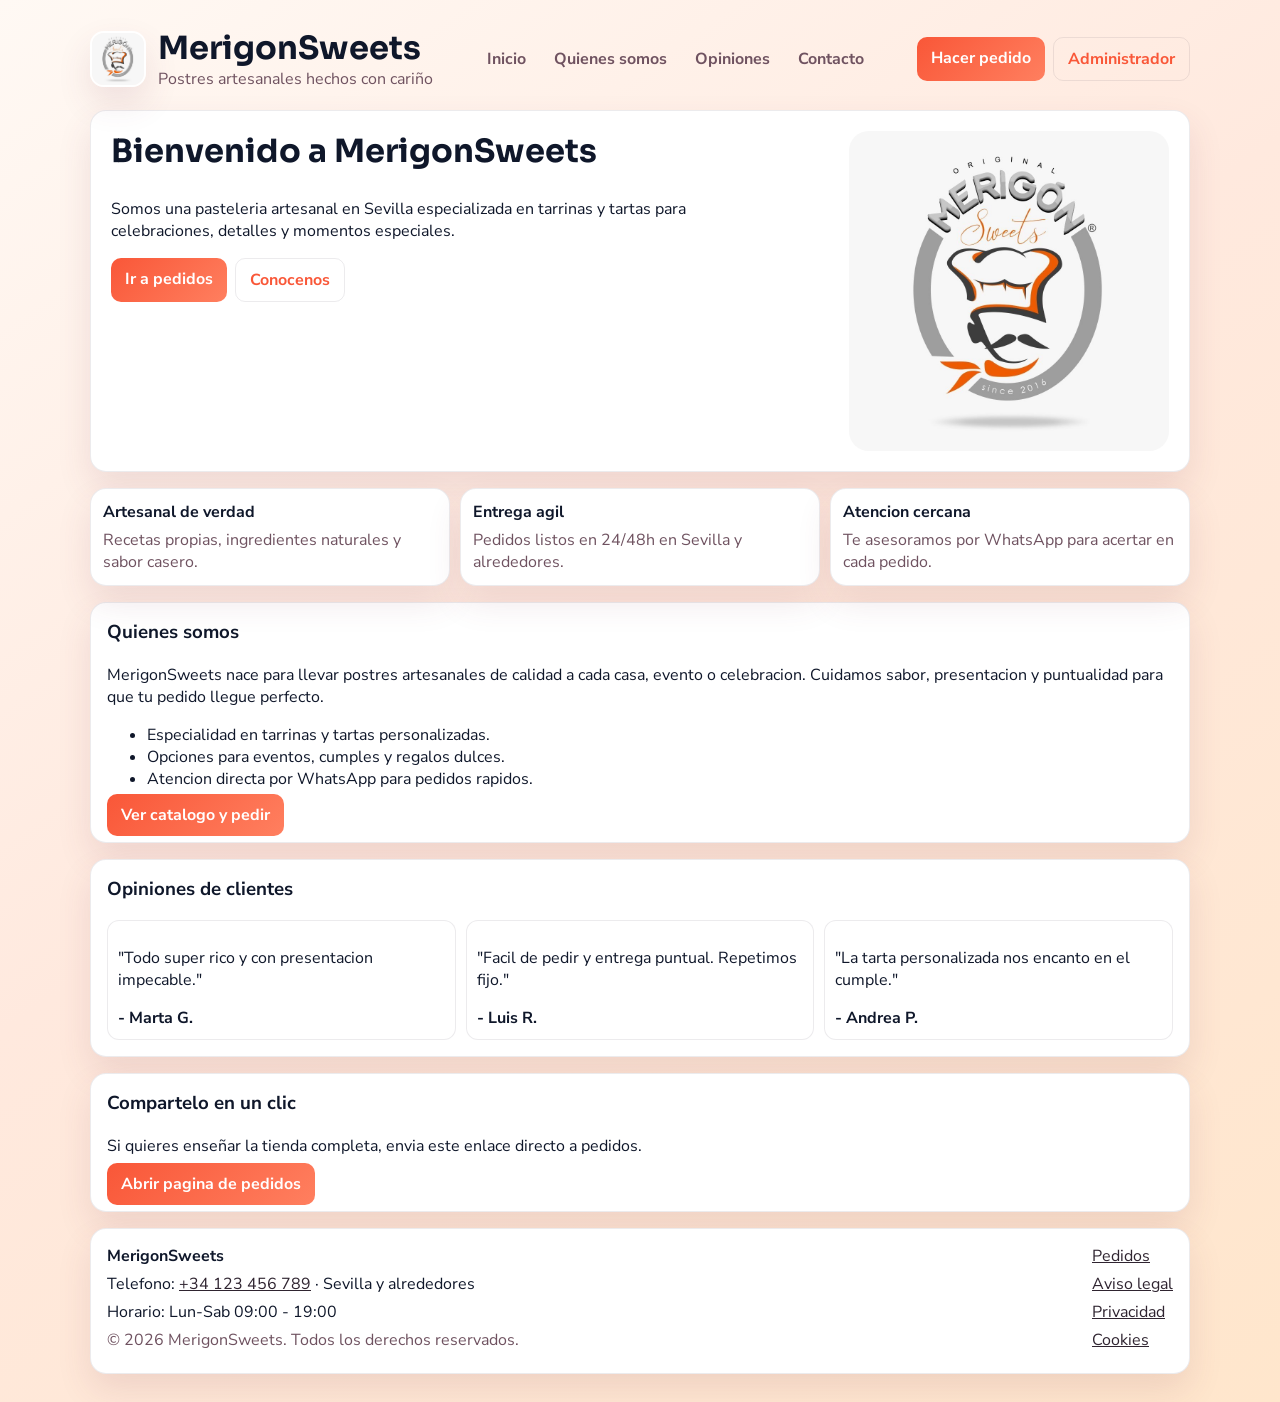
==== index.html @ 3d757b44 "Separar inicio limpio y pagina dedicada de pedidos" ====
<!DOCTYPE html>
<html lang="es">
<head>
    <meta charset="utf-8" />
    <meta name="viewport" content="width=device-width, initial-scale=1" />
    <title>MerigonSweets | Inicio</title>
    <link rel="canonical" href="https://javiboom.github.io/Pagina-Web-Hosteleria/">
    <link rel="icon" type="image/jpeg" href="assets/img/logo.jpg">
    <link href="https://fonts.googleapis.com/css2?family=Nunito+Sans:wght@400;600;700;800&family=Sora:wght@500;600;700&display=swap" rel="stylesheet">
    <link rel="stylesheet" href="assets/css/home.css">
    <meta name="description" content="Conoce MerigonSweets: postres artesanales en Sevilla. Descubre nuestra historia y haz tu pedido en la pagina dedicada.">
    <meta property="og:type" content="website">
    <meta property="og:title" content="MerigonSweets | Postres Artesanales en Sevilla">
    <meta property="og:description" content="Inicio oficial de MerigonSweets. Conocenos y entra al area de pedidos.">
    <meta property="og:url" content="https://javiboom.github.io/Pagina-Web-Hosteleria/">
    <meta property="og:image" content="https://javiboom.github.io/Pagina-Web-Hosteleria/assets/img/logo.jpg">
</head>
<body>
    <div class="site">
        <header>
            <a class="brand" href="index.html">
                <img class="logo" src="assets/img/logo.jpg" alt="Logo MerigonSweets">
                <div>
                    <h1>MerigonSweets</h1>
                    <p>Postres artesanales hechos con cariño</p>
                </div>
            </a>
            <nav aria-label="Navegacion principal">
                <ul class="nav-links">
                    <li><a href="#inicio">Inicio</a></li>
                    <li><a href="#quienes-somos">Quienes somos</a></li>
                    <li><a href="#opiniones">Opiniones</a></li>
                    <li><a href="#contacto">Contacto</a></li>
                </ul>
            </nav>
            <div class="actions">
                <a class="btn" href="pedidos.html">Hacer pedido</a>
                <a class="btn secondary" href="admin.html">Administrador</a>
            </div>
        </header>

        <section class="hero" id="inicio">
            <div class="hero-copy">
                <h2>Bienvenido a MerigonSweets</h2>
                <p>Somos una pasteleria artesanal en Sevilla especializada en tarrinas y tartas para celebraciones, detalles y momentos especiales.</p>
                <div class="cta">
                    <a class="btn" href="pedidos.html">Ir a pedidos</a>
                    <a class="btn secondary" href="#quienes-somos">Conocenos</a>
                </div>
            </div>
            <img class="hero-image" src="assets/img/logo.jpg" alt="Postres MerigonSweets">
        </section>

        <section class="trust-strip">
            <article>
                <strong>Artesanal de verdad</strong>
                <p>Recetas propias, ingredientes naturales y sabor casero.</p>
            </article>
            <article>
                <strong>Entrega agil</strong>
                <p>Pedidos listos en 24/48h en Sevilla y alrededores.</p>
            </article>
            <article>
                <strong>Atencion cercana</strong>
                <p>Te asesoramos por WhatsApp para acertar en cada pedido.</p>
            </article>
        </section>

        <section class="about" id="quienes-somos">
            <h3>Quienes somos</h3>
            <p>MerigonSweets nace para llevar postres artesanales de calidad a cada casa, evento o celebracion. Cuidamos sabor, presentacion y puntualidad para que tu pedido llegue perfecto.</p>
            <ul>
                <li>Especialidad en tarrinas y tartas personalizadas.</li>
                <li>Opciones para eventos, cumples y regalos dulces.</li>
                <li>Atencion directa por WhatsApp para pedidos rapidos.</li>
            </ul>
            <a class="btn" href="pedidos.html">Ver catalogo y pedir</a>
        </section>

        <section class="testimonials" id="opiniones">
            <h3>Opiniones de clientes</h3>
            <div class="testimonials-grid">
                <article>
                    <p>"Todo super rico y con presentacion impecable."</p>
                    <strong>- Marta G.</strong>
                </article>
                <article>
                    <p>"Facil de pedir y entrega puntual. Repetimos fijo."</p>
                    <strong>- Luis R.</strong>
                </article>
                <article>
                    <p>"La tarta personalizada nos encanto en el cumple."</p>
                    <strong>- Andrea P.</strong>
                </article>
            </div>
        </section>

        <section class="share-pack">
            <h3>Compartelo en un clic</h3>
            <p>Si quieres enseñar la tienda completa, envia este enlace directo a pedidos.</p>
            <a class="btn" href="pedidos.html">Abrir pagina de pedidos</a>
        </section>

        <footer id="contacto">
            <div>
                <strong>MerigonSweets</strong>
                <p>Telefono: <a href="tel:+34123456789">+34 123 456 789</a> · Sevilla y alrededores</p>
                <p>Horario: Lun-Sab 09:00 - 19:00</p>
                <p class="muted">© <span id="year"></span> MerigonSweets. Todos los derechos reservados.</p>
            </div>
            <div class="footer-links">
                <a href="pedidos.html">Pedidos</a>
                <a href="aviso-legal.html">Aviso legal</a>
                <a href="privacidad.html">Privacidad</a>
                <a href="cookies.html">Cookies</a>
            </div>
        </footer>
    </div>

    <script src="assets/js/home.js" defer></script>
</body>
</html>
---- assets/css/home.css ----
:root {
    --bg: #fff7ef;
    --card: #ffffff;
    --muted: #6f5260;
    --accent: #f95738;
    --accent-soft: rgba(249, 87, 56, 0.12);
    --border-soft: rgba(46, 32, 54, 0.09);
    --shadow: 0 16px 34px rgba(122, 61, 84, 0.12);
    font-family: "Nunito Sans", system-ui, -apple-system, "Segoe UI", Roboto, Arial;
}

* { box-sizing: border-box; }

body {
    margin: 0;
    background: linear-gradient(145deg, #fff9f4 0%, #ffe9de 45%, #ffe6cc 100%);
    color: #0f172a;
    padding: 28px 16px;
}

.site {
    max-width: 1100px;
    margin: 0 auto;
}

header {
    display: flex;
    justify-content: space-between;
    align-items: center;
    gap: 16px;
    margin-bottom: 20px;
}

.brand {
    display: flex;
    align-items: center;
    gap: 12px;
    color: inherit;
    text-decoration: none;
}

.logo {
    width: 56px;
    height: 56px;
    border-radius: 14px;
    object-fit: cover;
    border: 2px solid #fff;
    box-shadow: var(--shadow);
}

.brand h1 {
    margin: 0;
    font-family: "Sora", "Nunito Sans", sans-serif;
}

.brand p {
    margin: 0;
    color: var(--muted);
}

.nav-links {
    list-style: none;
    display: flex;
    gap: 8px;
    margin: 0;
    padding: 0;
}

.nav-links a {
    text-decoration: none;
    color: var(--muted);
    font-weight: 700;
    padding: 8px 10px;
    border-radius: 8px;
}

.nav-links a:hover {
    background: var(--accent-soft);
}

.actions {
    display: flex;
    gap: 8px;
}

.btn {
    border: 0;
    border-radius: 10px;
    padding: 10px 14px;
    text-decoration: none;
    font-weight: 700;
    cursor: pointer;
    background: linear-gradient(135deg, var(--accent), #ff7f5f);
    color: #fff;
}

.btn.secondary {
    background: transparent;
    border: 1px solid var(--border-soft);
    color: var(--accent);
}

.hero,
.about,
.testimonials,
.share-pack,
.trust-strip article,
footer {
    background: var(--card);
    border: 1px solid var(--border-soft);
    border-radius: 16px;
    box-shadow: var(--shadow);
}

.hero {
    display: grid;
    grid-template-columns: 1.3fr 1fr;
    gap: 16px;
    padding: 20px;
}

.hero h2 {
    margin-top: 0;
    font-family: "Sora", "Nunito Sans", sans-serif;
    font-size: 2rem;
}

.hero-image {
    width: 100%;
    max-width: 320px;
    justify-self: end;
    border-radius: 20px;
    object-fit: cover;
}

.cta {
    margin-top: 12px;
    display: flex;
    gap: 8px;
}

.trust-strip {
    margin-top: 16px;
    display: grid;
    grid-template-columns: repeat(3, minmax(0, 1fr));
    gap: 10px;
}

.trust-strip article {
    padding: 12px;
}

.trust-strip p {
    margin: 6px 0 0;
    color: var(--muted);
}

.about,
.testimonials,
.share-pack {
    margin-top: 16px;
    padding: 16px;
}

.about h3,
.testimonials h3,
.share-pack h3 {
    margin-top: 0;
}

.about ul {
    margin: 10px 0 14px;
}

.testimonials-grid {
    display: grid;
    grid-template-columns: repeat(3, minmax(0, 1fr));
    gap: 10px;
}

.testimonials-grid article {
    border: 1px solid var(--border-soft);
    border-radius: 12px;
    padding: 10px;
    background: rgba(255, 255, 255, 0.75);
}

footer {
    margin-top: 16px;
    padding: 16px;
    display: flex;
    justify-content: space-between;
    gap: 16px;
}

footer p {
    margin: 6px 0;
}

footer a {
    color: #2f2430;
}

.footer-links {
    display: grid;
    gap: 6px;
    align-content: start;
}

.muted {
    color: var(--muted);
}

@media (max-width: 920px) {
    header {
        flex-direction: column;
        align-items: flex-start;
    }

    .hero {
        grid-template-columns: 1fr;
    }

    .hero-image {
        justify-self: start;
        max-width: 240px;
    }

    .trust-strip,
    .testimonials-grid {
        grid-template-columns: 1fr;
    }

    footer {
        flex-direction: column;
    }
}
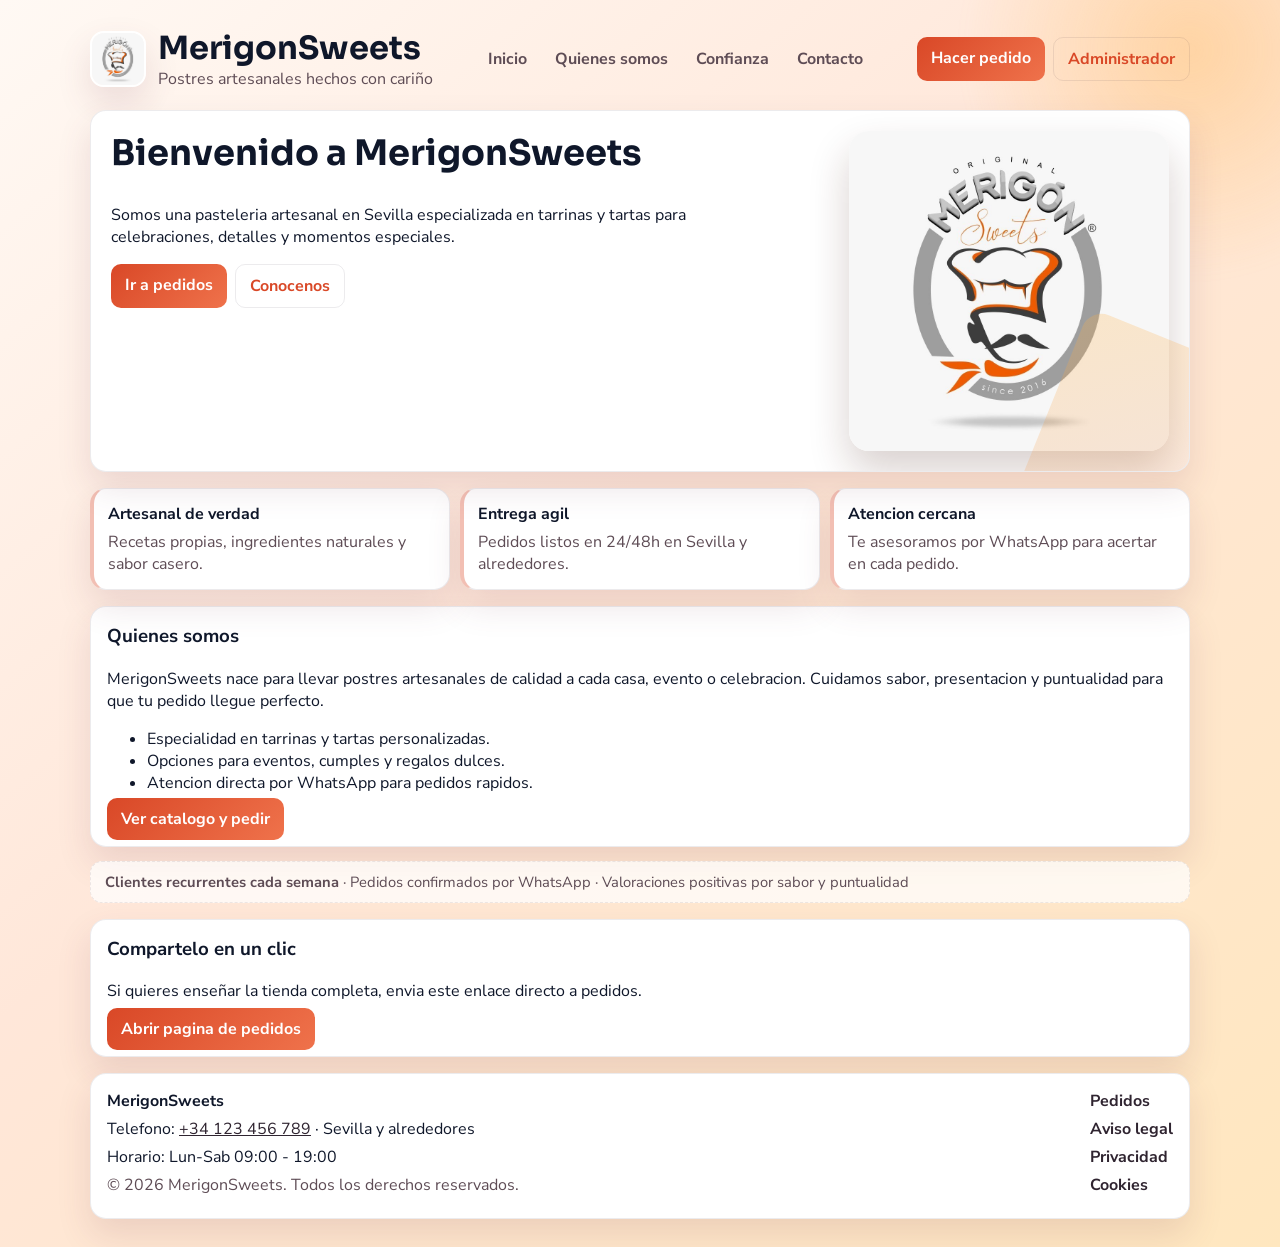
==== commit 8d3122a1: "Reducir prueba social en home a bloque compacto" ====
--- a/index.html
+++ b/index.html
@@ -29,7 +29,7 @@
                 <ul class="nav-links">
                     <li><a href="#inicio">Inicio</a></li>
                     <li><a href="#quienes-somos">Quienes somos</a></li>
-                    <li><a href="#opiniones">Opiniones</a></li>
+                    <li><a href="#confianza">Confianza</a></li>
                     <li><a href="#contacto">Contacto</a></li>
                 </ul>
             </nav>
@@ -77,22 +77,8 @@
             <a class="btn" href="pedidos.html">Ver catalogo y pedir</a>
         </section>
 
-        <section class="testimonials" id="opiniones">
-            <h3>Opiniones de clientes</h3>
-            <div class="testimonials-grid">
-                <article>
-                    <p>"Todo super rico y con presentacion impecable."</p>
-                    <strong>- Marta G.</strong>
-                </article>
-                <article>
-                    <p>"Facil de pedir y entrega puntual. Repetimos fijo."</p>
-                    <strong>- Luis R.</strong>
-                </article>
-                <article>
-                    <p>"La tarta personalizada nos encanto en el cumple."</p>
-                    <strong>- Andrea P.</strong>
-                </article>
-            </div>
+        <section class="social-proof" id="confianza" aria-label="Prueba social">
+            <p><strong>Clientes recurrentes cada semana</strong> · Pedidos confirmados por WhatsApp · Valoraciones positivas por sabor y puntualidad</p>
         </section>
 
         <section class="share-pack">
--- a/assets/css/home.css
+++ b/assets/css/home.css
@@ -1,11 +1,12 @@
 :root {
-    --bg: #fff7ef;
+    --bg: #fff6ec;
     --card: #ffffff;
-    --muted: #6f5260;
-    --accent: #f95738;
+    --muted: #5e4c55;
+    --accent: #d94827;
+    --accent-2: #ffb347;
     --accent-soft: rgba(249, 87, 56, 0.12);
     --border-soft: rgba(46, 32, 54, 0.09);
-    --shadow: 0 16px 34px rgba(122, 61, 84, 0.12);
+    --shadow: 0 16px 34px rgba(122, 61, 84, 0.14);
     font-family: "Nunito Sans", system-ui, -apple-system, "Segoe UI", Roboto, Arial;
 }
 
@@ -13,14 +14,30 @@
 
 body {
     margin: 0;
-    background: linear-gradient(145deg, #fff9f4 0%, #ffe9de 45%, #ffe6cc 100%);
+    background: linear-gradient(140deg, #fff9f4 0%, #ffe7d9 44%, #ffe7bf 100%);
     color: #0f172a;
     padding: 28px 16px;
+    position: relative;
+    overflow-x: hidden;
+}
+
+body::before {
+    content: "";
+    position: fixed;
+    width: 460px;
+    height: 460px;
+    border-radius: 50%;
+    background: radial-gradient(circle, rgba(255, 179, 71, 0.36), transparent 70%);
+    top: -180px;
+    right: -140px;
+    z-index: -1;
+    filter: blur(8px);
 }
 
 .site {
     max-width: 1100px;
     margin: 0 auto;
+    animation: rise 520ms ease;
 }
 
 header {
@@ -90,8 +107,14 @@
     text-decoration: none;
     font-weight: 700;
     cursor: pointer;
-    background: linear-gradient(135deg, var(--accent), #ff7f5f);
+    background: linear-gradient(135deg, var(--accent), #ef724b);
     color: #fff;
+    transition: transform 0.2s ease, box-shadow 0.2s ease;
+}
+
+.btn:hover {
+    transform: translateY(-2px);
+    box-shadow: 0 8px 20px rgba(217, 72, 39, 0.27);
 }
 
 .btn.secondary {
@@ -102,7 +125,6 @@
 
 .hero,
 .about,
-.testimonials,
 .share-pack,
 .trust-strip article,
 footer {
@@ -114,15 +136,29 @@
 
 .hero {
     display: grid;
-    grid-template-columns: 1.3fr 1fr;
+    grid-template-columns: 1.25fr 1fr;
     gap: 16px;
     padding: 20px;
+    position: relative;
+    overflow: hidden;
+}
+
+.hero::after {
+    content: "";
+    position: absolute;
+    width: 220px;
+    height: 220px;
+    border-radius: 20px;
+    background: linear-gradient(145deg, rgba(255, 179, 71, 0.25), rgba(217, 72, 39, 0.12));
+    right: -72px;
+    bottom: -90px;
+    transform: rotate(22deg);
 }
 
 .hero h2 {
     margin-top: 0;
     font-family: "Sora", "Nunito Sans", sans-serif;
-    font-size: 2rem;
+    font-size: 2.2rem;
 }
 
 .hero-image {
@@ -131,6 +167,7 @@
     justify-self: end;
     border-radius: 20px;
     object-fit: cover;
+    box-shadow: 0 20px 40px rgba(66, 27, 17, 0.2);
 }
 
 .cta {
@@ -147,7 +184,8 @@
 }
 
 .trust-strip article {
-    padding: 12px;
+    padding: 14px;
+    border-left: 4px solid rgba(217, 72, 39, 0.35);
 }
 
 .trust-strip p {
@@ -156,14 +194,12 @@
 }
 
 .about,
-.testimonials,
 .share-pack {
     margin-top: 16px;
     padding: 16px;
 }
 
 .about h3,
-.testimonials h3,
 .share-pack h3 {
     margin-top: 0;
 }
@@ -172,17 +208,18 @@
     margin: 10px 0 14px;
 }
 
-.testimonials-grid {
-    display: grid;
-    grid-template-columns: repeat(3, minmax(0, 1fr));
-    gap: 10px;
-}
-
-.testimonials-grid article {
-    border: 1px solid var(--border-soft);
+.social-proof {
+    margin-top: 14px;
+    padding: 10px 14px;
     border-radius: 12px;
-    padding: 10px;
-    background: rgba(255, 255, 255, 0.75);
+    border: 1px dashed var(--border-soft);
+    background: rgba(255, 255, 255, 0.72);
+}
+
+.social-proof p {
+    margin: 0;
+    color: var(--muted);
+    font-size: 0.92rem;
 }
 
 footer {
@@ -207,8 +244,24 @@
     align-content: start;
 }
 
+.footer-links a {
+    text-decoration: none;
+    font-weight: 700;
+}
+
 .muted {
     color: var(--muted);
+}
+
+@keyframes rise {
+    from {
+        opacity: 0;
+        transform: translateY(8px);
+    }
+    to {
+        opacity: 1;
+        transform: translateY(0);
+    }
 }
 
 @media (max-width: 920px) {
@@ -226,8 +279,7 @@
         max-width: 240px;
     }
 
-    .trust-strip,
-    .testimonials-grid {
+    .trust-strip {
         grid-template-columns: 1fr;
     }
 
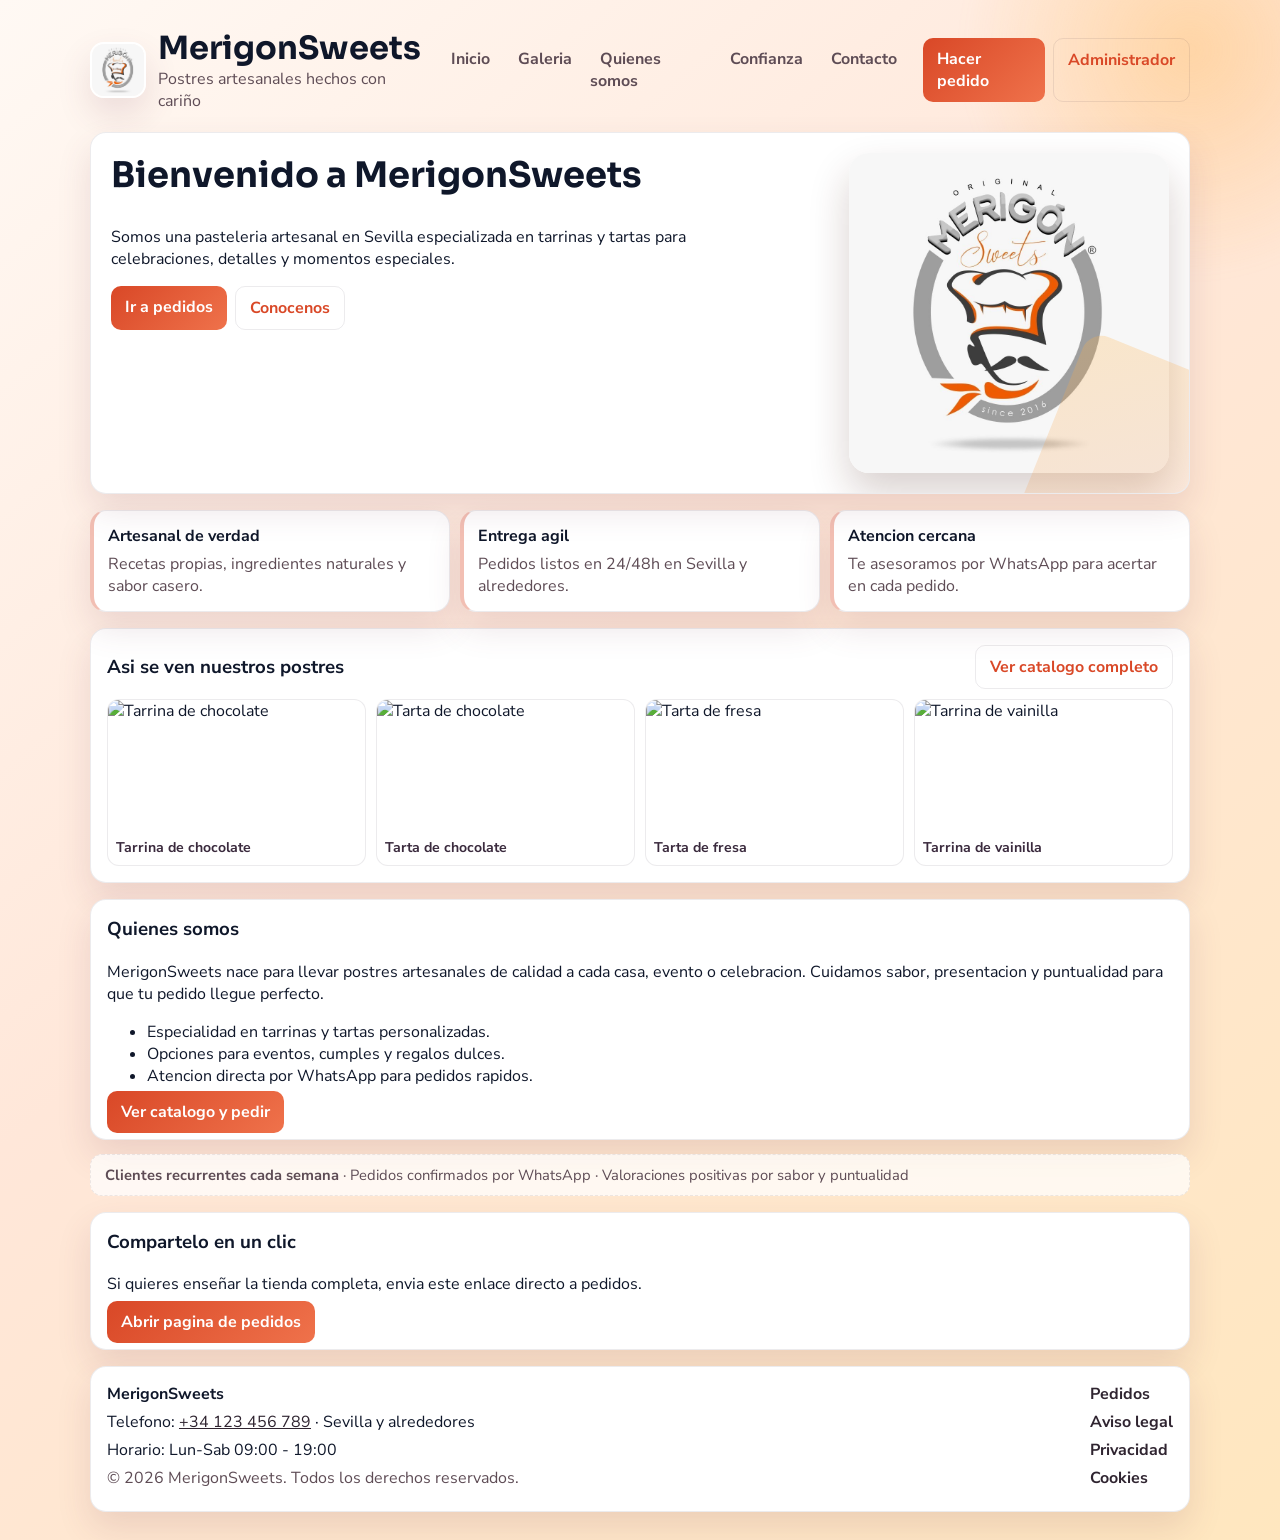
==== commit 136a39a2: "Mover galeria a inicio y simplificar flujo de pedidos" ====
--- a/index.html
+++ b/index.html
@@ -28,6 +28,7 @@
             <nav aria-label="Navegacion principal">
                 <ul class="nav-links">
                     <li><a href="#inicio">Inicio</a></li>
+                    <li><a href="#galeria">Galeria</a></li>
                     <li><a href="#quienes-somos">Quienes somos</a></li>
                     <li><a href="#confianza">Confianza</a></li>
                     <li><a href="#contacto">Contacto</a></li>
@@ -64,6 +65,31 @@
                 <strong>Atencion cercana</strong>
                 <p>Te asesoramos por WhatsApp para acertar en cada pedido.</p>
             </article>
+        </section>
+
+        <section class="home-gallery" id="galeria" aria-labelledby="galeria-home-title">
+            <div class="gallery-head">
+                <h3 id="galeria-home-title">Asi se ven nuestros postres</h3>
+                <a class="btn secondary" href="pedidos.html#productos">Ver catalogo completo</a>
+            </div>
+            <div class="home-gallery-grid">
+                <a class="home-gallery-item" href="pedidos.html#productos" aria-label="Ir a pedidos - tarrina de chocolate">
+                    <img src="https://images.pexels.com/photos/3026808/pexels-photo-3026808.jpeg?auto=compress&cs=tinysrgb&w=1200" alt="Tarrina de chocolate">
+                    <span>Tarrina de chocolate</span>
+                </a>
+                <a class="home-gallery-item" href="pedidos.html#productos" aria-label="Ir a pedidos - tarta de chocolate">
+                    <img src="https://images.pexels.com/photos/291528/pexels-photo-291528.jpeg?auto=compress&cs=tinysrgb&w=1200" alt="Tarta de chocolate">
+                    <span>Tarta de chocolate</span>
+                </a>
+                <a class="home-gallery-item" href="pedidos.html#productos" aria-label="Ir a pedidos - tarta de fresa">
+                    <img src="https://images.pexels.com/photos/1854652/pexels-photo-1854652.jpeg?auto=compress&cs=tinysrgb&w=1200" alt="Tarta de fresa">
+                    <span>Tarta de fresa</span>
+                </a>
+                <a class="home-gallery-item" href="pedidos.html#productos" aria-label="Ir a pedidos - tarrina de vainilla">
+                    <img src="https://images.pexels.com/photos/806363/pexels-photo-806363.jpeg?auto=compress&cs=tinysrgb&w=1200" alt="Tarrina de vainilla">
+                    <span>Tarrina de vainilla</span>
+                </a>
+            </div>
         </section>
 
         <section class="about" id="quienes-somos">
--- a/assets/css/home.css
+++ b/assets/css/home.css
@@ -199,6 +199,63 @@
     padding: 16px;
 }
 
+.home-gallery {
+    margin-top: 16px;
+    background: var(--card);
+    border: 1px solid var(--border-soft);
+    border-radius: 16px;
+    box-shadow: var(--shadow);
+    padding: 16px;
+}
+
+.gallery-head {
+    display: flex;
+    justify-content: space-between;
+    align-items: center;
+    gap: 10px;
+    margin-bottom: 10px;
+}
+
+.gallery-head h3 {
+    margin: 0;
+}
+
+.home-gallery-grid {
+    display: grid;
+    grid-template-columns: repeat(4, minmax(0, 1fr));
+    gap: 10px;
+}
+
+.home-gallery-item {
+    text-decoration: none;
+    color: inherit;
+    border: 1px solid var(--border-soft);
+    border-radius: 12px;
+    overflow: hidden;
+    background: #fff;
+    transition: transform 0.2s ease, box-shadow 0.2s ease;
+}
+
+.home-gallery-item:hover {
+    transform: translateY(-3px);
+    box-shadow: 0 12px 24px rgba(66, 27, 17, 0.16);
+}
+
+.home-gallery-item img {
+    width: 100%;
+    height: 130px;
+    object-fit: cover;
+    display: block;
+}
+
+.home-gallery-item span {
+    display: block;
+    padding: 8px;
+    font-size: 0.88rem;
+    font-weight: 700;
+    color: #3a2a3d;
+}
+
 .about h3,
 .share-pack h3 {
     margin-top: 0;
@@ -283,7 +340,22 @@
         grid-template-columns: 1fr;
     }
 
+    .home-gallery-grid {
+        grid-template-columns: repeat(2, minmax(0, 1fr));
+    }
+
     footer {
         flex-direction: column;
     }
 }
+
+@media (max-width: 540px) {
+    .home-gallery-grid {
+        grid-template-columns: 1fr;
+    }
+
+    .gallery-head {
+        flex-direction: column;
+        align-items: flex-start;
+    }
+}
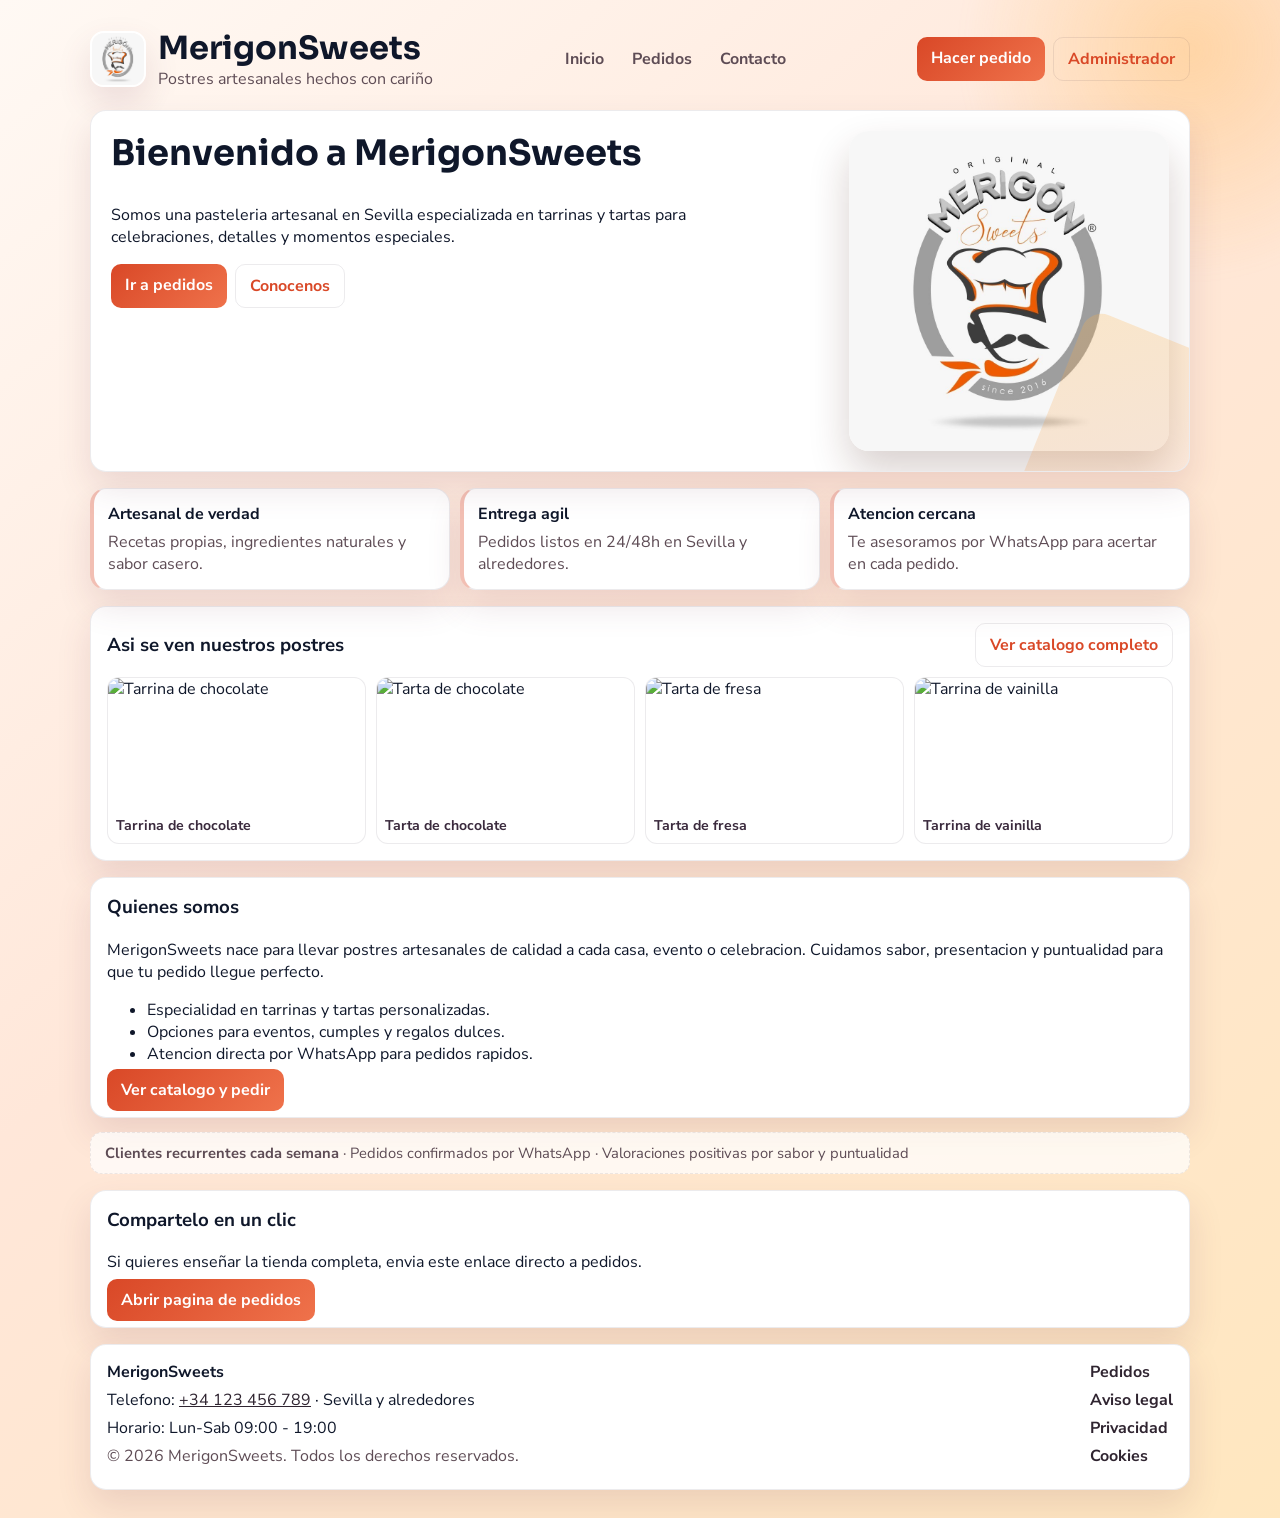
==== commit 9d1ce1cb: "Unifica la navegacion principal" ====
--- a/index.html
+++ b/index.html
@@ -28,9 +28,7 @@
             <nav aria-label="Navegacion principal">
                 <ul class="nav-links">
                     <li><a href="#inicio">Inicio</a></li>
-                    <li><a href="#galeria">Galeria</a></li>
-                    <li><a href="#quienes-somos">Quienes somos</a></li>
-                    <li><a href="#confianza">Confianza</a></li>
+                    <li><a href="pedidos.html#productos">Pedidos</a></li>
                     <li><a href="#contacto">Contacto</a></li>
                 </ul>
             </nav>
@@ -73,19 +71,19 @@
                 <a class="btn secondary" href="pedidos.html#productos">Ver catalogo completo</a>
             </div>
             <div class="home-gallery-grid">
-                <a class="home-gallery-item" href="pedidos.html#productos" aria-label="Ir a pedidos - tarrina de chocolate">
+                <a class="home-gallery-item" href="pedidos.html?category=Tarrinas#productos" aria-label="Ir a pedidos - tarrina de chocolate">
                     <img src="https://images.pexels.com/photos/3026808/pexels-photo-3026808.jpeg?auto=compress&cs=tinysrgb&w=1200" alt="Tarrina de chocolate">
                     <span>Tarrina de chocolate</span>
                 </a>
-                <a class="home-gallery-item" href="pedidos.html#productos" aria-label="Ir a pedidos - tarta de chocolate">
+                <a class="home-gallery-item" href="pedidos.html?category=Tartas#productos" aria-label="Ir a pedidos - tarta de chocolate">
                     <img src="https://images.pexels.com/photos/291528/pexels-photo-291528.jpeg?auto=compress&cs=tinysrgb&w=1200" alt="Tarta de chocolate">
                     <span>Tarta de chocolate</span>
                 </a>
-                <a class="home-gallery-item" href="pedidos.html#productos" aria-label="Ir a pedidos - tarta de fresa">
+                <a class="home-gallery-item" href="pedidos.html?category=Tartas#productos" aria-label="Ir a pedidos - tarta de fresa">
                     <img src="https://images.pexels.com/photos/1854652/pexels-photo-1854652.jpeg?auto=compress&cs=tinysrgb&w=1200" alt="Tarta de fresa">
                     <span>Tarta de fresa</span>
                 </a>
-                <a class="home-gallery-item" href="pedidos.html#productos" aria-label="Ir a pedidos - tarrina de vainilla">
+                <a class="home-gallery-item" href="pedidos.html?category=Tarrinas#productos" aria-label="Ir a pedidos - tarrina de vainilla">
                     <img src="https://images.pexels.com/photos/806363/pexels-photo-806363.jpeg?auto=compress&cs=tinysrgb&w=1200" alt="Tarrina de vainilla">
                     <span>Tarrina de vainilla</span>
                 </a>
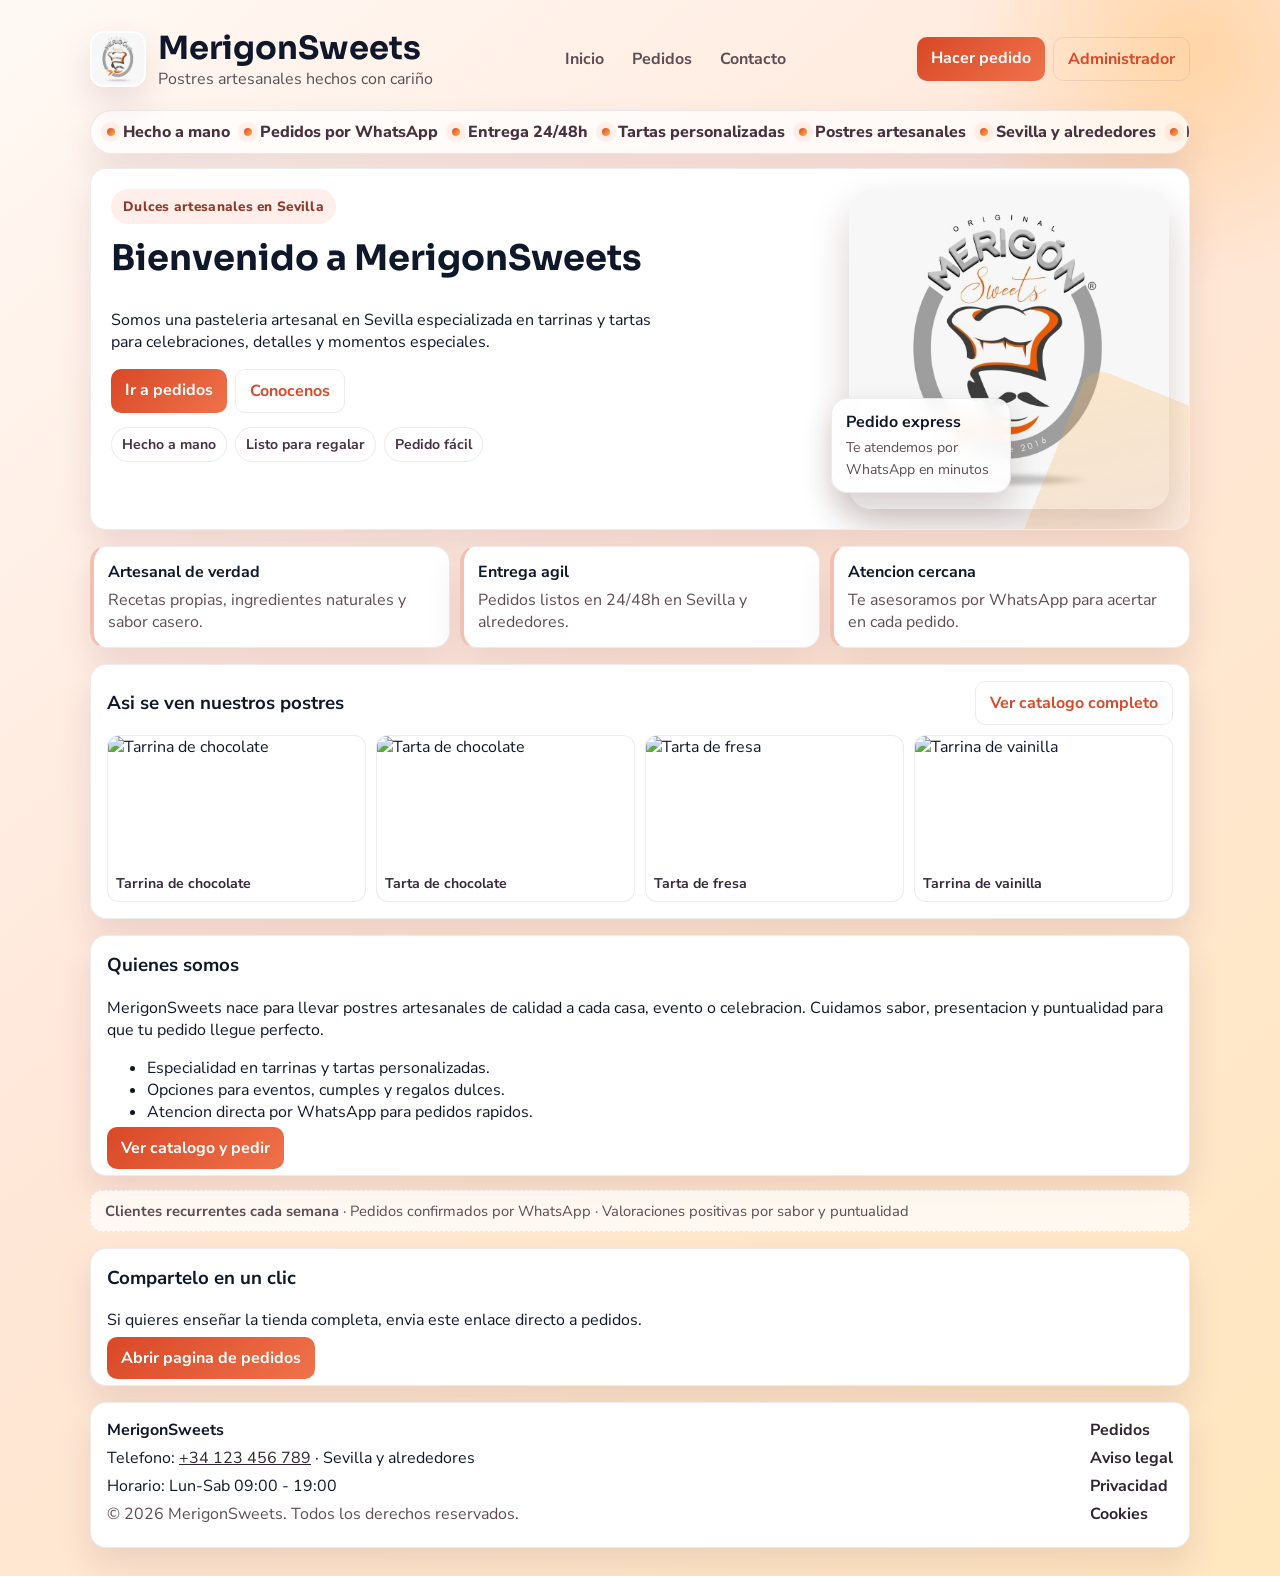
==== commit bc1d7a92: "Moderniza la portada con animaciones" ====
--- a/index.html
+++ b/index.html
@@ -38,19 +38,48 @@
             </div>
         </header>
 
-        <section class="hero" id="inicio">
+        <section class="marquee" aria-label="Mensajes destacados">
+            <div class="marquee-track">
+                <span>Hecho a mano</span>
+                <span>Pedidos por WhatsApp</span>
+                <span>Entrega 24/48h</span>
+                <span>Tartas personalizadas</span>
+                <span>Postres artesanales</span>
+                <span>Sevilla y alrededores</span>
+                <span>Hecho a mano</span>
+                <span>Pedidos por WhatsApp</span>
+                <span>Entrega 24/48h</span>
+                <span>Tartas personalizadas</span>
+                <span>Postres artesanales</span>
+                <span>Sevilla y alrededores</span>
+            </div>
+        </section>
+
+        <section class="hero" id="inicio" data-reveal>
             <div class="hero-copy">
+                <div class="hero-kicker">Dulces artesanales en Sevilla</div>
                 <h2>Bienvenido a MerigonSweets</h2>
                 <p>Somos una pasteleria artesanal en Sevilla especializada en tarrinas y tartas para celebraciones, detalles y momentos especiales.</p>
                 <div class="cta">
                     <a class="btn" href="pedidos.html">Ir a pedidos</a>
                     <a class="btn secondary" href="#quienes-somos">Conocenos</a>
                 </div>
+                <div class="hero-pills" aria-label="Ventajas principales">
+                    <span>Hecho a mano</span>
+                    <span>Listo para regalar</span>
+                    <span>Pedido fácil</span>
+                </div>
             </div>
-            <img class="hero-image" src="assets/img/logo.jpg" alt="Postres MerigonSweets">
+            <div class="hero-visual">
+                <img class="hero-image" src="assets/img/logo.jpg" alt="Postres MerigonSweets">
+                <div class="floating-card">
+                    <strong>Pedido express</strong>
+                    <span>Te atendemos por WhatsApp en minutos</span>
+                </div>
+            </div>
         </section>
 
-        <section class="trust-strip">
+        <section class="trust-strip" data-reveal>
             <article>
                 <strong>Artesanal de verdad</strong>
                 <p>Recetas propias, ingredientes naturales y sabor casero.</p>
@@ -65,7 +94,7 @@
             </article>
         </section>
 
-        <section class="home-gallery" id="galeria" aria-labelledby="galeria-home-title">
+        <section class="home-gallery" id="galeria" aria-labelledby="galeria-home-title" data-reveal>
             <div class="gallery-head">
                 <h3 id="galeria-home-title">Asi se ven nuestros postres</h3>
                 <a class="btn secondary" href="pedidos.html#productos">Ver catalogo completo</a>
@@ -90,7 +119,7 @@
             </div>
         </section>
 
-        <section class="about" id="quienes-somos">
+        <section class="about" id="quienes-somos" data-reveal>
             <h3>Quienes somos</h3>
             <p>MerigonSweets nace para llevar postres artesanales de calidad a cada casa, evento o celebracion. Cuidamos sabor, presentacion y puntualidad para que tu pedido llegue perfecto.</p>
             <ul>
@@ -101,17 +130,17 @@
             <a class="btn" href="pedidos.html">Ver catalogo y pedir</a>
         </section>
 
-        <section class="social-proof" id="confianza" aria-label="Prueba social">
+        <section class="social-proof" id="confianza" aria-label="Prueba social" data-reveal>
             <p><strong>Clientes recurrentes cada semana</strong> · Pedidos confirmados por WhatsApp · Valoraciones positivas por sabor y puntualidad</p>
         </section>
 
-        <section class="share-pack">
+        <section class="share-pack" data-reveal>
             <h3>Compartelo en un clic</h3>
             <p>Si quieres enseñar la tienda completa, envia este enlace directo a pedidos.</p>
             <a class="btn" href="pedidos.html">Abrir pagina de pedidos</a>
         </section>
 
-        <footer id="contacto">
+        <footer id="contacto" data-reveal>
             <div>
                 <strong>MerigonSweets</strong>
                 <p>Telefono: <a href="tel:+34123456789">+34 123 456 789</a> · Sevilla y alrededores</p>
--- a/assets/css/home.css
+++ b/assets/css/home.css
@@ -40,6 +40,41 @@
     animation: rise 520ms ease;
 }
 
+.marquee {
+    margin-bottom: 14px;
+    overflow: hidden;
+    border-radius: 999px;
+    border: 1px solid var(--border-soft);
+    background: rgba(255, 255, 255, 0.72);
+    box-shadow: var(--shadow);
+}
+
+.marquee-track {
+    display: flex;
+    gap: 14px;
+    width: max-content;
+    padding: 10px 16px;
+    white-space: nowrap;
+    animation: marqueeMove 26s linear infinite;
+}
+
+.marquee-track span {
+    display: inline-flex;
+    align-items: center;
+    gap: 8px;
+    font-weight: 800;
+    color: #4a3140;
+}
+
+.marquee-track span::before {
+    content: "";
+    width: 8px;
+    height: 8px;
+    border-radius: 50%;
+    background: linear-gradient(135deg, var(--accent), var(--accent-2));
+    box-shadow: 0 0 0 6px rgba(249, 87, 56, 0.08);
+}
+
 header {
     display: flex;
     justify-content: space-between;
@@ -136,7 +171,7 @@
 
 .hero {
     display: grid;
-    grid-template-columns: 1.25fr 1fr;
+    grid-template-columns: 1.15fr 0.95fr;
     gap: 16px;
     padding: 20px;
     position: relative;
@@ -155,19 +190,100 @@
     transform: rotate(22deg);
 }
 
+.hero::before {
+    content: "";
+    position: absolute;
+    inset: 12px auto auto 12px;
+    width: 120px;
+    height: 120px;
+    border-radius: 50%;
+    background: radial-gradient(circle at center, rgba(255, 255, 255, 0.54), transparent 68%);
+    opacity: 0.95;
+    pointer-events: none;
+    transform: translate(calc(var(--hero-x, 72%) * 1), calc(var(--hero-y, 20%) * 1));
+    transition: transform 180ms ease;
+}
+
+.hero-copy {
+    position: relative;
+    z-index: 1;
+}
+
+.hero-kicker {
+    display: inline-flex;
+    align-items: center;
+    gap: 8px;
+    padding: 8px 12px;
+    border-radius: 999px;
+    background: rgba(249, 87, 56, 0.1);
+    color: #8d3a2a;
+    font-weight: 800;
+    font-size: 0.85rem;
+    letter-spacing: 0.02em;
+    margin-bottom: 12px;
+}
+
 .hero h2 {
     margin-top: 0;
     font-family: "Sora", "Nunito Sans", sans-serif;
     font-size: 2.2rem;
 }
 
+.hero-visual {
+    position: relative;
+    justify-self: end;
+    align-self: center;
+}
+
 .hero-image {
     width: 100%;
     max-width: 320px;
-    justify-self: end;
-    border-radius: 20px;
+    display: block;
+    border-radius: 22px;
     object-fit: cover;
     box-shadow: 0 20px 40px rgba(66, 27, 17, 0.2);
+    animation: floatY 5.8s ease-in-out infinite;
+}
+
+.floating-card {
+    position: absolute;
+    left: -18px;
+    bottom: 16px;
+    max-width: 180px;
+    padding: 12px 14px;
+    border-radius: 16px;
+    background: rgba(255, 255, 255, 0.9);
+    border: 1px solid var(--border-soft);
+    box-shadow: 0 14px 30px rgba(66, 27, 17, 0.18);
+    backdrop-filter: blur(8px);
+    animation: floatCard 4.8s ease-in-out infinite;
+}
+
+.floating-card strong {
+    display: block;
+    margin-bottom: 3px;
+}
+
+.floating-card span {
+    color: var(--muted);
+    font-size: 0.88rem;
+}
+
+.hero-pills {
+    margin-top: 14px;
+    display: flex;
+    flex-wrap: wrap;
+    gap: 8px;
+}
+
+.hero-pills span {
+    padding: 7px 10px;
+    border-radius: 999px;
+    background: rgba(255, 255, 255, 0.78);
+    border: 1px solid var(--border-soft);
+    color: #473143;
+    font-size: 0.88rem;
+    font-weight: 700;
 }
 
 .cta {
@@ -239,6 +355,20 @@
 .home-gallery-item:hover {
     transform: translateY(-3px);
     box-shadow: 0 12px 24px rgba(66, 27, 17, 0.16);
+}
+
+.home-gallery-item::after {
+    content: "";
+    position: absolute;
+    inset: 0;
+    background: linear-gradient(180deg, transparent 35%, rgba(20, 10, 16, 0.18) 100%);
+    opacity: 0;
+    transition: opacity 0.2s ease;
+    pointer-events: none;
+}
+
+.home-gallery-item:hover::after {
+    opacity: 1;
 }
 
 .home-gallery-item img {
@@ -279,6 +409,17 @@
     font-size: 0.92rem;
 }
 
+[data-reveal] {
+    opacity: 0;
+    transform: translateY(14px);
+    transition: opacity 700ms ease, transform 700ms ease;
+}
+
+[data-reveal].is-visible {
+    opacity: 1;
+    transform: translateY(0);
+}
+
 footer {
     margin-top: 16px;
     padding: 16px;
@@ -321,6 +462,33 @@
     }
 }
 
+@keyframes marqueeMove {
+    from {
+        transform: translateX(0);
+    }
+    to {
+        transform: translateX(-50%);
+    }
+}
+
+@keyframes floatY {
+    0%, 100% {
+        transform: translateY(0) rotate(-1deg);
+    }
+    50% {
+        transform: translateY(-8px) rotate(1deg);
+    }
+}
+
+@keyframes floatCard {
+    0%, 100% {
+        transform: translateY(0);
+    }
+    50% {
+        transform: translateY(-6px);
+    }
+}
+
 @media (max-width: 920px) {
     header {
         flex-direction: column;
@@ -332,8 +500,16 @@
     }
 
     .hero-image {
+        max-width: 240px;
+    }
+
+    .hero-visual {
         justify-self: start;
-        max-width: 240px;
+    }
+
+    .floating-card {
+        left: 12px;
+        bottom: 12px;
     }
 
     .trust-strip {
@@ -358,4 +534,17 @@
         flex-direction: column;
         align-items: flex-start;
     }
-}
+
+    .marquee-track {
+        animation-duration: 18s;
+    }
+
+    .hero h2 {
+        font-size: 1.9rem;
+    }
+
+    .cta {
+        flex-direction: column;
+        align-items: flex-start;
+    }
+}
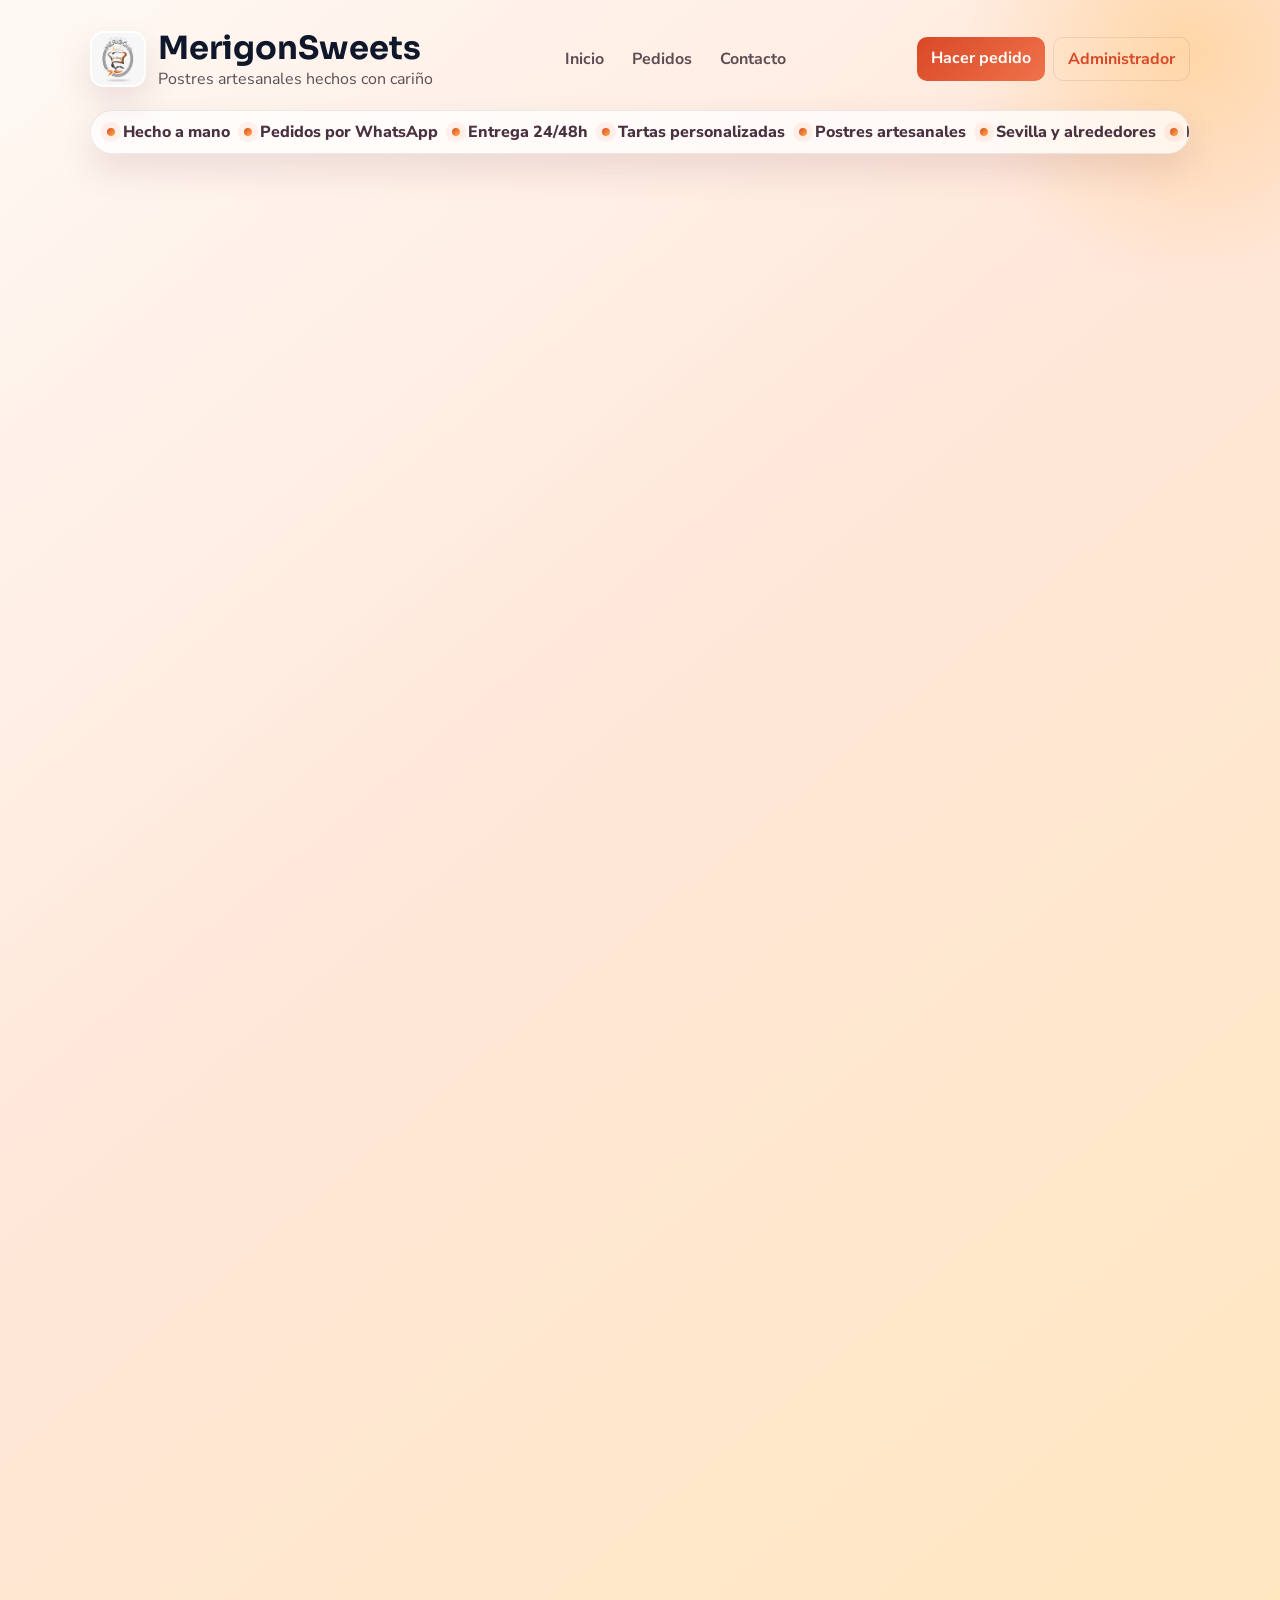
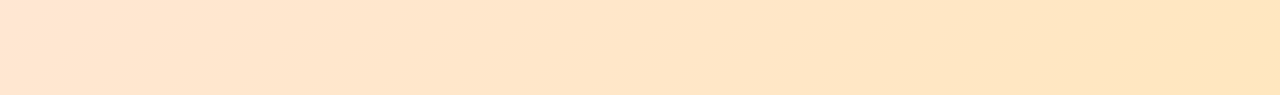
==== commit a479d10a: "Reestructura la portada principal" ====
--- a/index.html
+++ b/index.html
@@ -88,75 +88,138 @@
                 <strong>Entrega agil</strong>
                 <p>Pedidos listos en 24/48h en Sevilla y alrededores.</p>
             </article>
-            <article>
-                <strong>Atencion cercana</strong>
-                <p>Te asesoramos por WhatsApp para acertar en cada pedido.</p>
-            </article>
-        </section>
+                        <div class="visual-stack">
+                            <img class="hero-image hero-image-main" src="assets/img/logo.jpg" alt="Postres MerigonSweets">
+                            <div class="floating-card floating-card-top">
+                                <strong>Pedido express</strong>
+                                <span>Te atendemos por WhatsApp en minutos</span>
+                            </div>
+                            <div class="floating-card floating-card-bottom">
+                                <strong>Top ventas</strong>
+                                <span>Tartas y tarrinas que siempre sorprenden</span>
+                            </div>
+                        </div>
 
         <section class="home-gallery" id="galeria" aria-labelledby="galeria-home-title" data-reveal>
             <div class="gallery-head">
-                <h3 id="galeria-home-title">Asi se ven nuestros postres</h3>
-                <a class="btn secondary" href="pedidos.html#productos">Ver catalogo completo</a>
-            </div>
-            <div class="home-gallery-grid">
-                <a class="home-gallery-item" href="pedidos.html?category=Tarrinas#productos" aria-label="Ir a pedidos - tarrina de chocolate">
-                    <img src="https://images.pexels.com/photos/3026808/pexels-photo-3026808.jpeg?auto=compress&cs=tinysrgb&w=1200" alt="Tarrina de chocolate">
-                    <span>Tarrina de chocolate</span>
-                </a>
-                <a class="home-gallery-item" href="pedidos.html?category=Tartas#productos" aria-label="Ir a pedidos - tarta de chocolate">
-                    <img src="https://images.pexels.com/photos/291528/pexels-photo-291528.jpeg?auto=compress&cs=tinysrgb&w=1200" alt="Tarta de chocolate">
-                    <span>Tarta de chocolate</span>
-                </a>
-                <a class="home-gallery-item" href="pedidos.html?category=Tartas#productos" aria-label="Ir a pedidos - tarta de fresa">
-                    <img src="https://images.pexels.com/photos/1854652/pexels-photo-1854652.jpeg?auto=compress&cs=tinysrgb&w=1200" alt="Tarta de fresa">
-                    <span>Tarta de fresa</span>
-                </a>
-                <a class="home-gallery-item" href="pedidos.html?category=Tarrinas#productos" aria-label="Ir a pedidos - tarrina de vainilla">
-                    <img src="https://images.pexels.com/photos/806363/pexels-photo-806363.jpeg?auto=compress&cs=tinysrgb&w=1200" alt="Tarrina de vainilla">
-                    <span>Tarrina de vainilla</span>
-                </a>
-            </div>
-        </section>
-
-        <section class="about" id="quienes-somos" data-reveal>
-            <h3>Quienes somos</h3>
-            <p>MerigonSweets nace para llevar postres artesanales de calidad a cada casa, evento o celebracion. Cuidamos sabor, presentacion y puntualidad para que tu pedido llegue perfecto.</p>
-            <ul>
-                <li>Especialidad en tarrinas y tartas personalizadas.</li>
-                <li>Opciones para eventos, cumples y regalos dulces.</li>
-                <li>Atencion directa por WhatsApp para pedidos rapidos.</li>
-            </ul>
-            <a class="btn" href="pedidos.html">Ver catalogo y pedir</a>
-        </section>
-
-        <section class="social-proof" id="confianza" aria-label="Prueba social" data-reveal>
-            <p><strong>Clientes recurrentes cada semana</strong> · Pedidos confirmados por WhatsApp · Valoraciones positivas por sabor y puntualidad</p>
-        </section>
-
-        <section class="share-pack" data-reveal>
-            <h3>Compartelo en un clic</h3>
-            <p>Si quieres enseñar la tienda completa, envia este enlace directo a pedidos.</p>
-            <a class="btn" href="pedidos.html">Abrir pagina de pedidos</a>
-        </section>
-
-        <footer id="contacto" data-reveal>
-            <div>
-                <strong>MerigonSweets</strong>
-                <p>Telefono: <a href="tel:+34123456789">+34 123 456 789</a> · Sevilla y alrededores</p>
-                <p>Horario: Lun-Sab 09:00 - 19:00</p>
-                <p class="muted">© <span id="year"></span> MerigonSweets. Todos los derechos reservados.</p>
-            </div>
-            <div class="footer-links">
-                <a href="pedidos.html">Pedidos</a>
-                <a href="aviso-legal.html">Aviso legal</a>
-                <a href="privacidad.html">Privacidad</a>
-                <a href="cookies.html">Cookies</a>
-            </div>
-        </footer>
-    </div>
-
-    <script src="assets/js/home.js" defer></script>
-</body>
+                <section class="metrics-strip" data-reveal>
+                    <article>
+                        <strong>24/48h</strong>
+                        <p>Entregas rapidas en Sevilla y alrededores.</p>
+                    </article>
+                    <article>
+                        <strong>100% artesanal</strong>
+                        <p>Recetas propias, ingredientes cuidados y acabado casero.</p>
+                    </article>
+                    <article>
+                        <strong>WhatsApp directo</strong>
+                        <p>Sin formularios raros: escribes, eliges y listo.</p>
+                    </article>
+                    <article>
+                        <strong>Pedido facil</strong>
+                        <p>Una experiencia rapida, visual y muy simple.</p>
+                    </article>
+                </section>
+
+                <section class="collections" id="colecciones" aria-labelledby="collections-title" data-reveal>
+                    <div class="section-head">
+                        <div>
+                            <div class="section-kicker">Lo que mas llama</div>
+                            <h3 id="collections-title">Colecciones destacadas</h3>
+                        </div>
+                        <a class="btn secondary" href="pedidos.html#productos">Ver catalogo completo</a>
+                    </div>
+                    <div class="collections-grid">
+                        <a class="collection-card collection-card-large" href="pedidos.html?category=Tarrinas#productos">
+                            <img src="https://images.pexels.com/photos/3026808/pexels-photo-3026808.jpeg?auto=compress&cs=tinysrgb&w=1200" alt="Tarrina de chocolate">
+                            <div>
+                                <span>Series frescas</span>
+                                <strong>Tarrinas</strong>
+                                <p>Para regalar, merendar o montar un detalle rapido.</p>
+                            </div>
+                        </a>
+                        <a class="collection-card" href="pedidos.html?category=Tartas#productos">
+                            <img src="https://images.pexels.com/photos/291528/pexels-photo-291528.jpeg?auto=compress&cs=tinysrgb&w=1200" alt="Tarta de chocolate">
+                            <div>
+                                <span>Celebraciones</span>
+                                <strong>Tartas</strong>
+                                <p>Diseños que suben de nivel cualquier cumpleaños o evento.</p>
+                            </div>
+                        </a>
+                        <a class="collection-card" href="pedidos.html?category=Combos#productos">
+                            <img src="https://images.pexels.com/photos/1854652/pexels-photo-1854652.jpeg?auto=compress&cs=tinysrgb&w=1200" alt="Postre variado">
+                            <div>
+                                <span>Detalle rapido</span>
+                                <strong>Combos</strong>
+                                <p>Una opcion directa si quieres quedar bien sin pensar demasiado.</p>
+                            </div>
+                        </a>
+                    </div>
+                </section>
+
+                <section class="process" aria-labelledby="process-title" data-reveal>
+                    <div class="section-head">
+                        <div>
+                            <div class="section-kicker">Como funciona</div>
+                            <h3 id="process-title">Tres pasos y lo tienes hecho</h3>
+                        </div>
+                    </div>
+                    <div class="process-grid">
+                        <article class="process-card">
+                            <span>01</span>
+                            <strong>Explora</strong>
+                            <p>Mira la portada, entra en pedidos y elige lo que mas te apetezca.</p>
+                        </article>
+                        <article class="process-card">
+                            <span>02</span>
+                            <strong>Personaliza</strong>
+                            <p>Añade al carrito y ajusta el mensaje por WhatsApp en segundos.</p>
+                        </article>
+                        <article class="process-card">
+                            <span>03</span>
+                            <strong>Recibe</strong>
+                            <p>Nos ponemos con ello y lo preparamos para entrega o recogida.</p>
+                        </article>
+                    </div>
+                </section>
+
+                <section class="story" id="quienes-somos" aria-labelledby="story-title" data-reveal>
+                    <div class="story-copy">
+                        <div class="section-kicker">Nuestra forma de trabajar</div>
+                        <h3 id="story-title">Un sitio mas bonito, mas claro y mas memorable</h3>
+                        <p>MerigonSweets nace para llevar postres artesanales de calidad a cada casa, evento o celebracion. Cuidamos sabor, presentacion y puntualidad para que tu pedido llegue perfecto.</p>
+                        <div class="story-actions">
+                            <a class="btn" href="pedidos.html">Ver catalogo y pedir</a>
+                            <a class="btn secondary" href="#contacto">Hablar con nosotros</a>
+                        </div>
+                    </div>
+                    <div class="story-aside">
+                        <div class="quote-card">
+                            <strong>Lo que queremos transmitir</strong>
+                            <p>Una pagina que no parezca plantilla. Mas sensacion de marca, mas movimiento y mas ganas de seguir bajando.</p>
+                        </div>
+                        <ul class="story-list">
+                            <li>Especialidad en tarrinas y tartas personalizadas.</li>
+                            <li>Opciones para eventos, cumples y regalos dulces.</li>
+                            <li>Atencion directa por WhatsApp para pedidos rapidos.</li>
+                        </ul>
+                    </div>
+                </section>
+
+                <section class="social-proof" id="confianza" aria-label="Prueba social" data-reveal>
+                    <p><strong>Clientes recurrentes cada semana</strong> · Pedidos confirmados por WhatsApp · Valoraciones positivas por sabor y puntualidad</p>
+                </section>
+
+                <section class="cta-band" data-reveal>
+                    <div>
+                        <div class="section-kicker">Listo para pedir</div>
+                        <h3>Si ya lo tienes claro, entra a pedidos y montamos tu encargo</h3>
+                        <p>La idea es simple: una portada mas potente para enamorar y una pagina de pedidos que convierta sin distracciones.</p>
+                    </div>
+                    <div class="cta-band-actions">
+                        <a class="btn" href="pedidos.html">Abrir pagina de pedidos</a>
+                        <a class="btn secondary" href="#inicio">Volver arriba</a>
+                    </div>
+                </section>
 </html>
 
--- a/assets/css/home.css
+++ b/assets/css/home.css
@@ -235,6 +235,11 @@
     align-self: center;
 }
 
+.visual-stack {
+    position: relative;
+    width: min(340px, 100%);
+}
+
 .hero-image {
     width: 100%;
     max-width: 320px;
@@ -245,11 +250,13 @@
     animation: floatY 5.8s ease-in-out infinite;
 }
 
+.hero-image-main {
+    max-width: 100%;
+}
+
 .floating-card {
     position: absolute;
-    left: -18px;
-    bottom: 16px;
-    max-width: 180px;
+    max-width: 190px;
     padding: 12px 14px;
     border-radius: 16px;
     background: rgba(255, 255, 255, 0.9);
@@ -267,6 +274,17 @@
 .floating-card span {
     color: var(--muted);
     font-size: 0.88rem;
+}
+
+.floating-card-top {
+    top: 14px;
+    right: -20px;
+}
+
+.floating-card-bottom {
+    left: -18px;
+    bottom: 12px;
+    animation-delay: 0.7s;
 }
 
 .hero-pills {
@@ -297,6 +315,231 @@
     display: grid;
     grid-template-columns: repeat(3, minmax(0, 1fr));
     gap: 10px;
+}
+
+.metrics-strip {
+    margin-top: 16px;
+    display: grid;
+    grid-template-columns: repeat(4, minmax(0, 1fr));
+    gap: 10px;
+}
+
+.metrics-strip article {
+    padding: 14px;
+    background: rgba(255, 255, 255, 0.88);
+    border: 1px solid var(--border-soft);
+    border-radius: 16px;
+    box-shadow: var(--shadow);
+}
+
+.metrics-strip strong,
+.process-card strong,
+.collection-card strong,
+.quote-card strong {
+    display: block;
+}
+
+.metrics-strip strong {
+    color: #2f2134;
+    font-size: 1rem;
+}
+
+.metrics-strip p {
+    margin: 6px 0 0;
+    color: var(--muted);
+}
+
+.section-head {
+    display: flex;
+    justify-content: space-between;
+    align-items: end;
+    gap: 12px;
+    margin-bottom: 12px;
+}
+
+.section-kicker {
+    display: inline-flex;
+    margin-bottom: 6px;
+    padding: 6px 10px;
+    border-radius: 999px;
+    background: rgba(249, 87, 56, 0.1);
+    color: #8d3a2a;
+    font-size: 0.82rem;
+    font-weight: 800;
+    letter-spacing: 0.02em;
+}
+
+.collections,
+.process,
+.story,
+.cta-band {
+    margin-top: 16px;
+    padding: 18px;
+    background: rgba(255, 255, 255, 0.85);
+    border: 1px solid var(--border-soft);
+    border-radius: 18px;
+    box-shadow: var(--shadow);
+}
+
+.collections-grid {
+    display: grid;
+    grid-template-columns: 1.25fr 1fr 1fr;
+    gap: 12px;
+}
+
+.collection-card {
+    position: relative;
+    overflow: hidden;
+    display: flex;
+    min-height: 250px;
+    color: inherit;
+    text-decoration: none;
+    border-radius: 16px;
+    border: 1px solid var(--border-soft);
+    background: linear-gradient(180deg, rgba(255,255,255,0.6), rgba(255,255,255,0.95));
+    box-shadow: 0 12px 24px rgba(66, 27, 17, 0.12);
+    transition: transform 0.2s ease, box-shadow 0.2s ease;
+}
+
+.collection-card:hover {
+    transform: translateY(-4px);
+    box-shadow: 0 18px 32px rgba(66, 27, 17, 0.18);
+}
+
+.collection-card img {
+    width: 42%;
+    object-fit: cover;
+}
+
+.collection-card > div {
+    padding: 14px;
+    display: flex;
+    flex-direction: column;
+    justify-content: end;
+}
+
+.collection-card span {
+    display: inline-flex;
+    width: fit-content;
+    margin-bottom: 8px;
+    padding: 6px 10px;
+    border-radius: 999px;
+    background: rgba(249, 87, 56, 0.1);
+    color: #7d3528;
+    font-size: 0.8rem;
+    font-weight: 800;
+}
+
+.collection-card strong {
+    font-size: 1.1rem;
+    margin-bottom: 6px;
+    color: #241722;
+}
+
+.collection-card p {
+    margin: 0;
+    color: var(--muted);
+}
+
+.collection-card-large {
+    min-height: 250px;
+}
+
+.collection-card-large img {
+    width: 48%;
+}
+
+.process-grid {
+    display: grid;
+    grid-template-columns: repeat(3, minmax(0, 1fr));
+    gap: 12px;
+}
+
+.process-card {
+    padding: 16px;
+    border-radius: 16px;
+    border: 1px solid var(--border-soft);
+    background: linear-gradient(180deg, #ffffff 0%, #fff8f3 100%);
+    box-shadow: 0 10px 22px rgba(66, 27, 17, 0.08);
+}
+
+.process-card span {
+    display: inline-flex;
+    align-items: center;
+    justify-content: center;
+    width: 40px;
+    height: 40px;
+    border-radius: 12px;
+    background: linear-gradient(135deg, var(--accent), #ef724b);
+    color: #fff;
+    font-weight: 800;
+    margin-bottom: 10px;
+}
+
+.process-card strong {
+    font-size: 1.05rem;
+    margin-bottom: 6px;
+}
+
+.process-card p {
+    margin: 0;
+    color: var(--muted);
+}
+
+.story {
+    display: grid;
+    grid-template-columns: 1.2fr 0.9fr;
+    gap: 14px;
+    align-items: start;
+}
+
+.story-copy h3,
+.cta-band h3 {
+    margin: 0 0 8px;
+    font-family: "Sora", "Nunito Sans", sans-serif;
+}
+
+.story-copy p,
+.cta-band p {
+    margin-top: 0;
+    color: var(--muted);
+}
+
+.story-actions,
+.cta-band-actions {
+    display: flex;
+    gap: 8px;
+    flex-wrap: wrap;
+    margin-top: 14px;
+}
+
+.quote-card {
+    margin-bottom: 12px;
+    padding: 14px;
+    border-radius: 16px;
+    border: 1px solid var(--border-soft);
+    background: linear-gradient(135deg, rgba(249, 87, 56, 0.1), rgba(255, 179, 71, 0.12));
+}
+
+.quote-card p {
+    margin: 8px 0 0;
+    color: #462e3a;
+}
+
+.story-list {
+    margin: 0;
+    padding-left: 18px;
+    color: var(--muted);
+    display: grid;
+    gap: 8px;
+}
+
+.cta-band {
+    display: flex;
+    justify-content: space-between;
+    align-items: center;
+    gap: 16px;
+    background: linear-gradient(135deg, rgba(255,255,255,0.94), rgba(255, 245, 235, 0.92));
 }
 
 .trust-strip article {
@@ -409,6 +652,10 @@
     font-size: 0.92rem;
 }
 
+.social-proof {
+    text-align: center;
+}
+
 [data-reveal] {
     opacity: 0;
     transform: translateY(14px);
@@ -516,8 +763,36 @@
         grid-template-columns: 1fr;
     }
 
+    .metrics-strip {
+        grid-template-columns: repeat(2, minmax(0, 1fr));
+    }
+
     .home-gallery-grid {
         grid-template-columns: repeat(2, minmax(0, 1fr));
+    }
+
+    .collections-grid,
+    .process-grid,
+    .story,
+    .cta-band {
+        grid-template-columns: 1fr;
+    }
+
+    .collections-grid {
+        display: grid;
+    }
+
+    .collection-card {
+        min-height: 220px;
+    }
+
+    .collection-card img {
+        width: 38%;
+    }
+
+    .cta-band {
+        flex-direction: column;
+        align-items: flex-start;
     }
 
     footer {
@@ -547,4 +822,33 @@
         flex-direction: column;
         align-items: flex-start;
     }
-}
+
+    .metrics-strip {
+        grid-template-columns: 1fr;
+    }
+
+    .collections-grid {
+        grid-template-columns: 1fr;
+    }
+
+    .collection-card,
+    .collection-card-large {
+        min-height: 210px;
+        flex-direction: column;
+    }
+
+    .collection-card img,
+    .collection-card-large img {
+        width: 100%;
+        height: 160px;
+    }
+
+    .section-head {
+        flex-direction: column;
+        align-items: flex-start;
+    }
+
+    .story {
+        grid-template-columns: 1fr;
+    }
+}
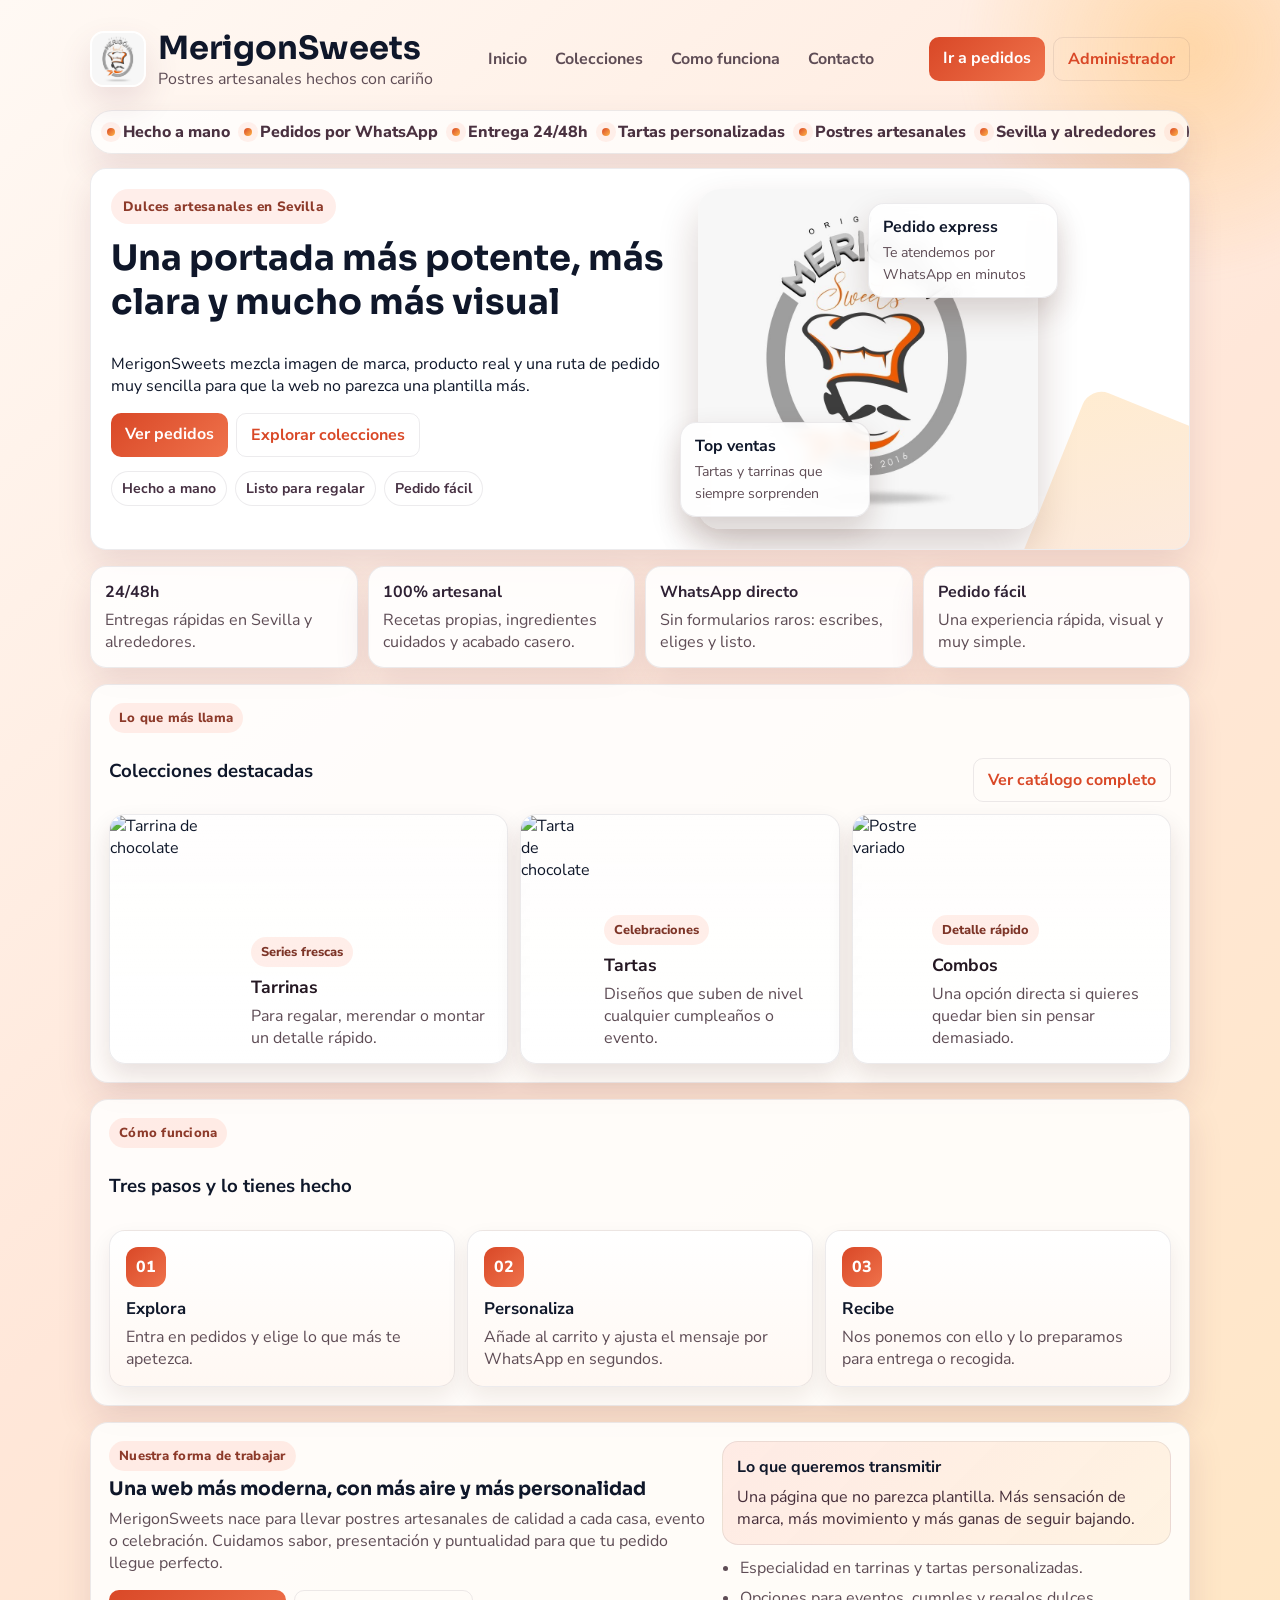
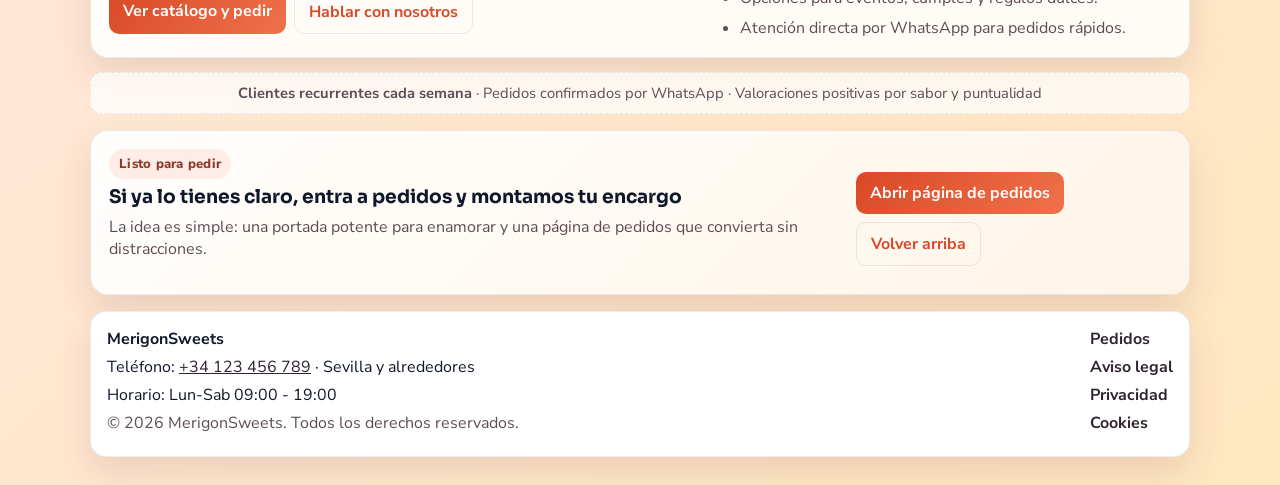
==== commit 5d96c6da: "Reconstruye la portada desde cero" ====
--- a/index.html
+++ b/index.html
@@ -6,18 +6,18 @@
     <title>MerigonSweets | Inicio</title>
     <link rel="canonical" href="https://javiboom.github.io/Pagina-Web-Hosteleria/">
     <link rel="icon" type="image/jpeg" href="assets/img/logo.jpg">
-    <link href="https://fonts.googleapis.com/css2?family=Nunito+Sans:wght@400;600;700;800&family=Sora:wght@500;600;700&display=swap" rel="stylesheet">
+    <link href="https://fonts.googleapis.com/css2?family=Nunito+Sans:wght@400;600;700;800&family=Sora:wght@500;600;700;800&display=swap" rel="stylesheet">
     <link rel="stylesheet" href="assets/css/home.css">
-    <meta name="description" content="Conoce MerigonSweets: postres artesanales en Sevilla. Descubre nuestra historia y haz tu pedido en la pagina dedicada.">
+    <meta name="description" content="MerigonSweets: postres artesanales en Sevilla con una portada moderna, animada y pensada para descubrir el catalogo y hacer pedidos.">
     <meta property="og:type" content="website">
     <meta property="og:title" content="MerigonSweets | Postres Artesanales en Sevilla">
-    <meta property="og:description" content="Inicio oficial de MerigonSweets. Conocenos y entra al area de pedidos.">
+    <meta property="og:description" content="Postres artesanales, tartas personalizadas y pedidos por WhatsApp.">
     <meta property="og:url" content="https://javiboom.github.io/Pagina-Web-Hosteleria/">
     <meta property="og:image" content="https://javiboom.github.io/Pagina-Web-Hosteleria/assets/img/logo.jpg">
 </head>
 <body>
     <div class="site">
-        <header>
+        <header class="topbar">
             <a class="brand" href="index.html">
                 <img class="logo" src="assets/img/logo.jpg" alt="Logo MerigonSweets">
                 <div>
@@ -28,12 +28,13 @@
             <nav aria-label="Navegacion principal">
                 <ul class="nav-links">
                     <li><a href="#inicio">Inicio</a></li>
-                    <li><a href="pedidos.html#productos">Pedidos</a></li>
+                    <li><a href="#colecciones">Colecciones</a></li>
+                    <li><a href="#como-funciona">Como funciona</a></li>
                     <li><a href="#contacto">Contacto</a></li>
                 </ul>
             </nav>
             <div class="actions">
-                <a class="btn" href="pedidos.html">Hacer pedido</a>
+                <a class="btn" href="pedidos.html">Ir a pedidos</a>
                 <a class="btn secondary" href="admin.html">Administrador</a>
             </div>
         </header>
@@ -55,171 +56,174 @@
             </div>
         </section>
 
-        <section class="hero" id="inicio" data-reveal>
-            <div class="hero-copy">
-                <div class="hero-kicker">Dulces artesanales en Sevilla</div>
-                <h2>Bienvenido a MerigonSweets</h2>
-                <p>Somos una pasteleria artesanal en Sevilla especializada en tarrinas y tartas para celebraciones, detalles y momentos especiales.</p>
-                <div class="cta">
-                    <a class="btn" href="pedidos.html">Ir a pedidos</a>
-                    <a class="btn secondary" href="#quienes-somos">Conocenos</a>
-                </div>
-                <div class="hero-pills" aria-label="Ventajas principales">
-                    <span>Hecho a mano</span>
-                    <span>Listo para regalar</span>
-                    <span>Pedido fácil</span>
-                </div>
-            </div>
-            <div class="hero-visual">
-                <img class="hero-image" src="assets/img/logo.jpg" alt="Postres MerigonSweets">
-                <div class="floating-card">
-                    <strong>Pedido express</strong>
-                    <span>Te atendemos por WhatsApp en minutos</span>
-                </div>
-            </div>
-        </section>
-
-        <section class="trust-strip" data-reveal>
-            <article>
-                <strong>Artesanal de verdad</strong>
-                <p>Recetas propias, ingredientes naturales y sabor casero.</p>
-            </article>
-            <article>
-                <strong>Entrega agil</strong>
-                <p>Pedidos listos en 24/48h en Sevilla y alrededores.</p>
-            </article>
-                        <div class="visual-stack">
-                            <img class="hero-image hero-image-main" src="assets/img/logo.jpg" alt="Postres MerigonSweets">
-                            <div class="floating-card floating-card-top">
-                                <strong>Pedido express</strong>
-                                <span>Te atendemos por WhatsApp en minutos</span>
-                            </div>
-                            <div class="floating-card floating-card-bottom">
-                                <strong>Top ventas</strong>
-                                <span>Tartas y tarrinas que siempre sorprenden</span>
-                            </div>
-                        </div>
-
-        <section class="home-gallery" id="galeria" aria-labelledby="galeria-home-title" data-reveal>
-            <div class="gallery-head">
-                <section class="metrics-strip" data-reveal>
-                    <article>
-                        <strong>24/48h</strong>
-                        <p>Entregas rapidas en Sevilla y alrededores.</p>
+        <main>
+            <section class="hero" id="inicio" data-reveal>
+                <div class="hero-copy">
+                    <div class="hero-kicker">Dulces artesanales en Sevilla</div>
+                    <h2>Una portada más potente, más clara y mucho más visual</h2>
+                    <p>MerigonSweets mezcla imagen de marca, producto real y una ruta de pedido muy sencilla para que la web no parezca una plantilla más.</p>
+                    <div class="cta">
+                        <a class="btn" href="pedidos.html">Ver pedidos</a>
+                        <a class="btn secondary" href="#colecciones">Explorar colecciones</a>
+                    </div>
+                    <div class="hero-pills" aria-label="Ventajas principales">
+                        <span>Hecho a mano</span>
+                        <span>Listo para regalar</span>
+                        <span>Pedido fácil</span>
+                    </div>
+                </div>
+                <div class="hero-visual">
+                    <div class="visual-stack">
+                        <img class="hero-image hero-image-main" src="assets/img/logo.jpg" alt="Postres MerigonSweets">
+                        <div class="floating-card floating-card-top">
+                            <strong>Pedido express</strong>
+                            <span>Te atendemos por WhatsApp en minutos</span>
+                        </div>
+                        <div class="floating-card floating-card-bottom">
+                            <strong>Top ventas</strong>
+                            <span>Tartas y tarrinas que siempre sorprenden</span>
+                        </div>
+                    </div>
+                </div>
+            </section>
+
+            <section class="metrics-strip" data-reveal>
+                <article>
+                    <strong>24/48h</strong>
+                    <p>Entregas rápidas en Sevilla y alrededores.</p>
+                </article>
+                <article>
+                    <strong>100% artesanal</strong>
+                    <p>Recetas propias, ingredientes cuidados y acabado casero.</p>
+                </article>
+                <article>
+                    <strong>WhatsApp directo</strong>
+                    <p>Sin formularios raros: escribes, eliges y listo.</p>
+                </article>
+                <article>
+                    <strong>Pedido fácil</strong>
+                    <p>Una experiencia rápida, visual y muy simple.</p>
+                </article>
+            </section>
+
+            <section class="collections" id="colecciones" aria-labelledby="collections-title" data-reveal>
+                <div class="section-head">
+                    <div>
+                        <div class="section-kicker">Lo que más llama</div>
+                        <h3 id="collections-title">Colecciones destacadas</h3>
+                    </div>
+                    <a class="btn secondary" href="pedidos.html#productos">Ver catálogo completo</a>
+                </div>
+                <div class="collections-grid">
+                    <a class="collection-card collection-card-large" href="pedidos.html?category=Tarrinas#productos">
+                        <img src="https://images.pexels.com/photos/3026808/pexels-photo-3026808.jpeg?auto=compress&cs=tinysrgb&w=1200" alt="Tarrina de chocolate">
+                        <div>
+                            <span>Series frescas</span>
+                            <strong>Tarrinas</strong>
+                            <p>Para regalar, merendar o montar un detalle rápido.</p>
+                        </div>
+                    </a>
+                    <a class="collection-card" href="pedidos.html?category=Tartas#productos">
+                        <img src="https://images.pexels.com/photos/291528/pexels-photo-291528.jpeg?auto=compress&cs=tinysrgb&w=1200" alt="Tarta de chocolate">
+                        <div>
+                            <span>Celebraciones</span>
+                            <strong>Tartas</strong>
+                            <p>Diseños que suben de nivel cualquier cumpleaños o evento.</p>
+                        </div>
+                    </a>
+                    <a class="collection-card" href="pedidos.html?category=Combos#productos">
+                        <img src="https://images.pexels.com/photos/1854652/pexels-photo-1854652.jpeg?auto=compress&cs=tinysrgb&w=1200" alt="Postre variado">
+                        <div>
+                            <span>Detalle rápido</span>
+                            <strong>Combos</strong>
+                            <p>Una opción directa si quieres quedar bien sin pensar demasiado.</p>
+                        </div>
+                    </a>
+                </div>
+            </section>
+
+            <section class="process" id="como-funciona" aria-labelledby="process-title" data-reveal>
+                <div class="section-head">
+                    <div>
+                        <div class="section-kicker">Cómo funciona</div>
+                        <h3 id="process-title">Tres pasos y lo tienes hecho</h3>
+                    </div>
+                </div>
+                <div class="process-grid">
+                    <article class="process-card">
+                        <span>01</span>
+                        <strong>Explora</strong>
+                        <p>Entra en pedidos y elige lo que más te apetezca.</p>
                     </article>
-                    <article>
-                        <strong>100% artesanal</strong>
-                        <p>Recetas propias, ingredientes cuidados y acabado casero.</p>
+                    <article class="process-card">
+                        <span>02</span>
+                        <strong>Personaliza</strong>
+                        <p>Añade al carrito y ajusta el mensaje por WhatsApp en segundos.</p>
                     </article>
-                    <article>
-                        <strong>WhatsApp directo</strong>
-                        <p>Sin formularios raros: escribes, eliges y listo.</p>
+                    <article class="process-card">
+                        <span>03</span>
+                        <strong>Recibe</strong>
+                        <p>Nos ponemos con ello y lo preparamos para entrega o recogida.</p>
                     </article>
-                    <article>
-                        <strong>Pedido facil</strong>
-                        <p>Una experiencia rapida, visual y muy simple.</p>
-                    </article>
-                </section>
-
-                <section class="collections" id="colecciones" aria-labelledby="collections-title" data-reveal>
-                    <div class="section-head">
-                        <div>
-                            <div class="section-kicker">Lo que mas llama</div>
-                            <h3 id="collections-title">Colecciones destacadas</h3>
-                        </div>
-                        <a class="btn secondary" href="pedidos.html#productos">Ver catalogo completo</a>
-                    </div>
-                    <div class="collections-grid">
-                        <a class="collection-card collection-card-large" href="pedidos.html?category=Tarrinas#productos">
-                            <img src="https://images.pexels.com/photos/3026808/pexels-photo-3026808.jpeg?auto=compress&cs=tinysrgb&w=1200" alt="Tarrina de chocolate">
-                            <div>
-                                <span>Series frescas</span>
-                                <strong>Tarrinas</strong>
-                                <p>Para regalar, merendar o montar un detalle rapido.</p>
-                            </div>
-                        </a>
-                        <a class="collection-card" href="pedidos.html?category=Tartas#productos">
-                            <img src="https://images.pexels.com/photos/291528/pexels-photo-291528.jpeg?auto=compress&cs=tinysrgb&w=1200" alt="Tarta de chocolate">
-                            <div>
-                                <span>Celebraciones</span>
-                                <strong>Tartas</strong>
-                                <p>Diseños que suben de nivel cualquier cumpleaños o evento.</p>
-                            </div>
-                        </a>
-                        <a class="collection-card" href="pedidos.html?category=Combos#productos">
-                            <img src="https://images.pexels.com/photos/1854652/pexels-photo-1854652.jpeg?auto=compress&cs=tinysrgb&w=1200" alt="Postre variado">
-                            <div>
-                                <span>Detalle rapido</span>
-                                <strong>Combos</strong>
-                                <p>Una opcion directa si quieres quedar bien sin pensar demasiado.</p>
-                            </div>
-                        </a>
-                    </div>
-                </section>
-
-                <section class="process" aria-labelledby="process-title" data-reveal>
-                    <div class="section-head">
-                        <div>
-                            <div class="section-kicker">Como funciona</div>
-                            <h3 id="process-title">Tres pasos y lo tienes hecho</h3>
-                        </div>
-                    </div>
-                    <div class="process-grid">
-                        <article class="process-card">
-                            <span>01</span>
-                            <strong>Explora</strong>
-                            <p>Mira la portada, entra en pedidos y elige lo que mas te apetezca.</p>
-                        </article>
-                        <article class="process-card">
-                            <span>02</span>
-                            <strong>Personaliza</strong>
-                            <p>Añade al carrito y ajusta el mensaje por WhatsApp en segundos.</p>
-                        </article>
-                        <article class="process-card">
-                            <span>03</span>
-                            <strong>Recibe</strong>
-                            <p>Nos ponemos con ello y lo preparamos para entrega o recogida.</p>
-                        </article>
-                    </div>
-                </section>
-
-                <section class="story" id="quienes-somos" aria-labelledby="story-title" data-reveal>
-                    <div class="story-copy">
-                        <div class="section-kicker">Nuestra forma de trabajar</div>
-                        <h3 id="story-title">Un sitio mas bonito, mas claro y mas memorable</h3>
-                        <p>MerigonSweets nace para llevar postres artesanales de calidad a cada casa, evento o celebracion. Cuidamos sabor, presentacion y puntualidad para que tu pedido llegue perfecto.</p>
-                        <div class="story-actions">
-                            <a class="btn" href="pedidos.html">Ver catalogo y pedir</a>
-                            <a class="btn secondary" href="#contacto">Hablar con nosotros</a>
-                        </div>
-                    </div>
-                    <div class="story-aside">
-                        <div class="quote-card">
-                            <strong>Lo que queremos transmitir</strong>
-                            <p>Una pagina que no parezca plantilla. Mas sensacion de marca, mas movimiento y mas ganas de seguir bajando.</p>
-                        </div>
-                        <ul class="story-list">
-                            <li>Especialidad en tarrinas y tartas personalizadas.</li>
-                            <li>Opciones para eventos, cumples y regalos dulces.</li>
-                            <li>Atencion directa por WhatsApp para pedidos rapidos.</li>
-                        </ul>
-                    </div>
-                </section>
-
-                <section class="social-proof" id="confianza" aria-label="Prueba social" data-reveal>
-                    <p><strong>Clientes recurrentes cada semana</strong> · Pedidos confirmados por WhatsApp · Valoraciones positivas por sabor y puntualidad</p>
-                </section>
-
-                <section class="cta-band" data-reveal>
-                    <div>
-                        <div class="section-kicker">Listo para pedir</div>
-                        <h3>Si ya lo tienes claro, entra a pedidos y montamos tu encargo</h3>
-                        <p>La idea es simple: una portada mas potente para enamorar y una pagina de pedidos que convierta sin distracciones.</p>
-                    </div>
-                    <div class="cta-band-actions">
-                        <a class="btn" href="pedidos.html">Abrir pagina de pedidos</a>
-                        <a class="btn secondary" href="#inicio">Volver arriba</a>
-                    </div>
-                </section>
+                </div>
+            </section>
+
+            <section class="story" id="quienes-somos" aria-labelledby="story-title" data-reveal>
+                <div class="story-copy">
+                    <div class="section-kicker">Nuestra forma de trabajar</div>
+                    <h3 id="story-title">Una web más moderna, con más aire y más personalidad</h3>
+                    <p>MerigonSweets nace para llevar postres artesanales de calidad a cada casa, evento o celebración. Cuidamos sabor, presentación y puntualidad para que tu pedido llegue perfecto.</p>
+                    <div class="story-actions">
+                        <a class="btn" href="pedidos.html">Ver catálogo y pedir</a>
+                        <a class="btn secondary" href="#contacto">Hablar con nosotros</a>
+                    </div>
+                </div>
+                <div class="story-aside">
+                    <div class="quote-card">
+                        <strong>Lo que queremos transmitir</strong>
+                        <p>Una página que no parezca plantilla. Más sensación de marca, más movimiento y más ganas de seguir bajando.</p>
+                    </div>
+                    <ul class="story-list">
+                        <li>Especialidad en tarrinas y tartas personalizadas.</li>
+                        <li>Opciones para eventos, cumples y regalos dulces.</li>
+                        <li>Atención directa por WhatsApp para pedidos rápidos.</li>
+                    </ul>
+                </div>
+            </section>
+
+            <section class="social-proof" aria-label="Prueba social" data-reveal>
+                <p><strong>Clientes recurrentes cada semana</strong> · Pedidos confirmados por WhatsApp · Valoraciones positivas por sabor y puntualidad</p>
+            </section>
+
+            <section class="cta-band" data-reveal>
+                <div>
+                    <div class="section-kicker">Listo para pedir</div>
+                    <h3>Si ya lo tienes claro, entra a pedidos y montamos tu encargo</h3>
+                    <p>La idea es simple: una portada potente para enamorar y una página de pedidos que convierta sin distracciones.</p>
+                </div>
+                <div class="cta-band-actions">
+                    <a class="btn" href="pedidos.html">Abrir página de pedidos</a>
+                    <a class="btn secondary" href="#inicio">Volver arriba</a>
+                </div>
+            </section>
+        </main>
+
+        <footer id="contacto" data-reveal>
+            <div>
+                <strong>MerigonSweets</strong>
+                <p>Teléfono: <a href="tel:+34123456789">+34 123 456 789</a> · Sevilla y alrededores</p>
+                <p>Horario: Lun-Sab 09:00 - 19:00</p>
+                <p class="muted">© <span id="year"></span> MerigonSweets. Todos los derechos reservados.</p>
+            </div>
+            <div class="footer-links">
+                <a href="pedidos.html">Pedidos</a>
+                <a href="aviso-legal.html">Aviso legal</a>
+                <a href="privacidad.html">Privacidad</a>
+                <a href="cookies.html">Cookies</a>
+            </div>
+        </footer>
+    </div>
+
+    <script src="assets/js/home.js" defer></script>
+</body>
 </html>
-
